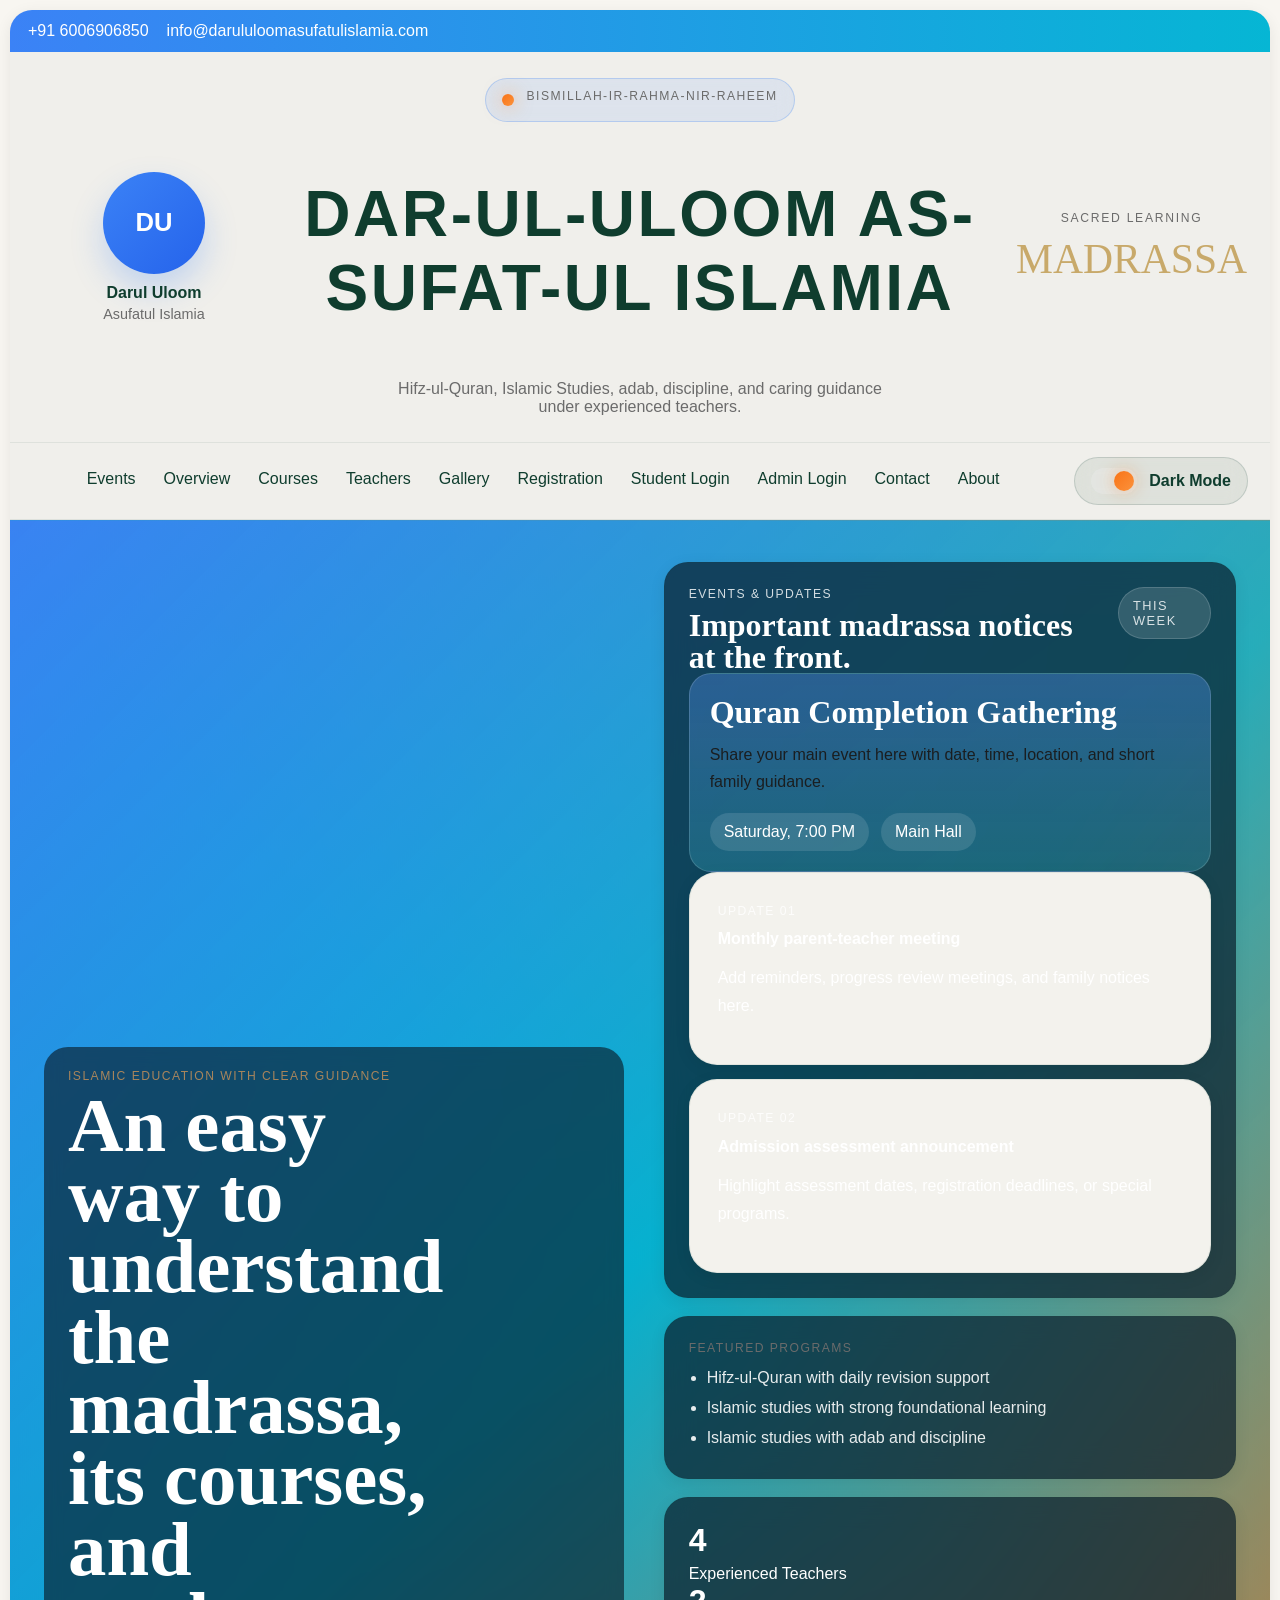
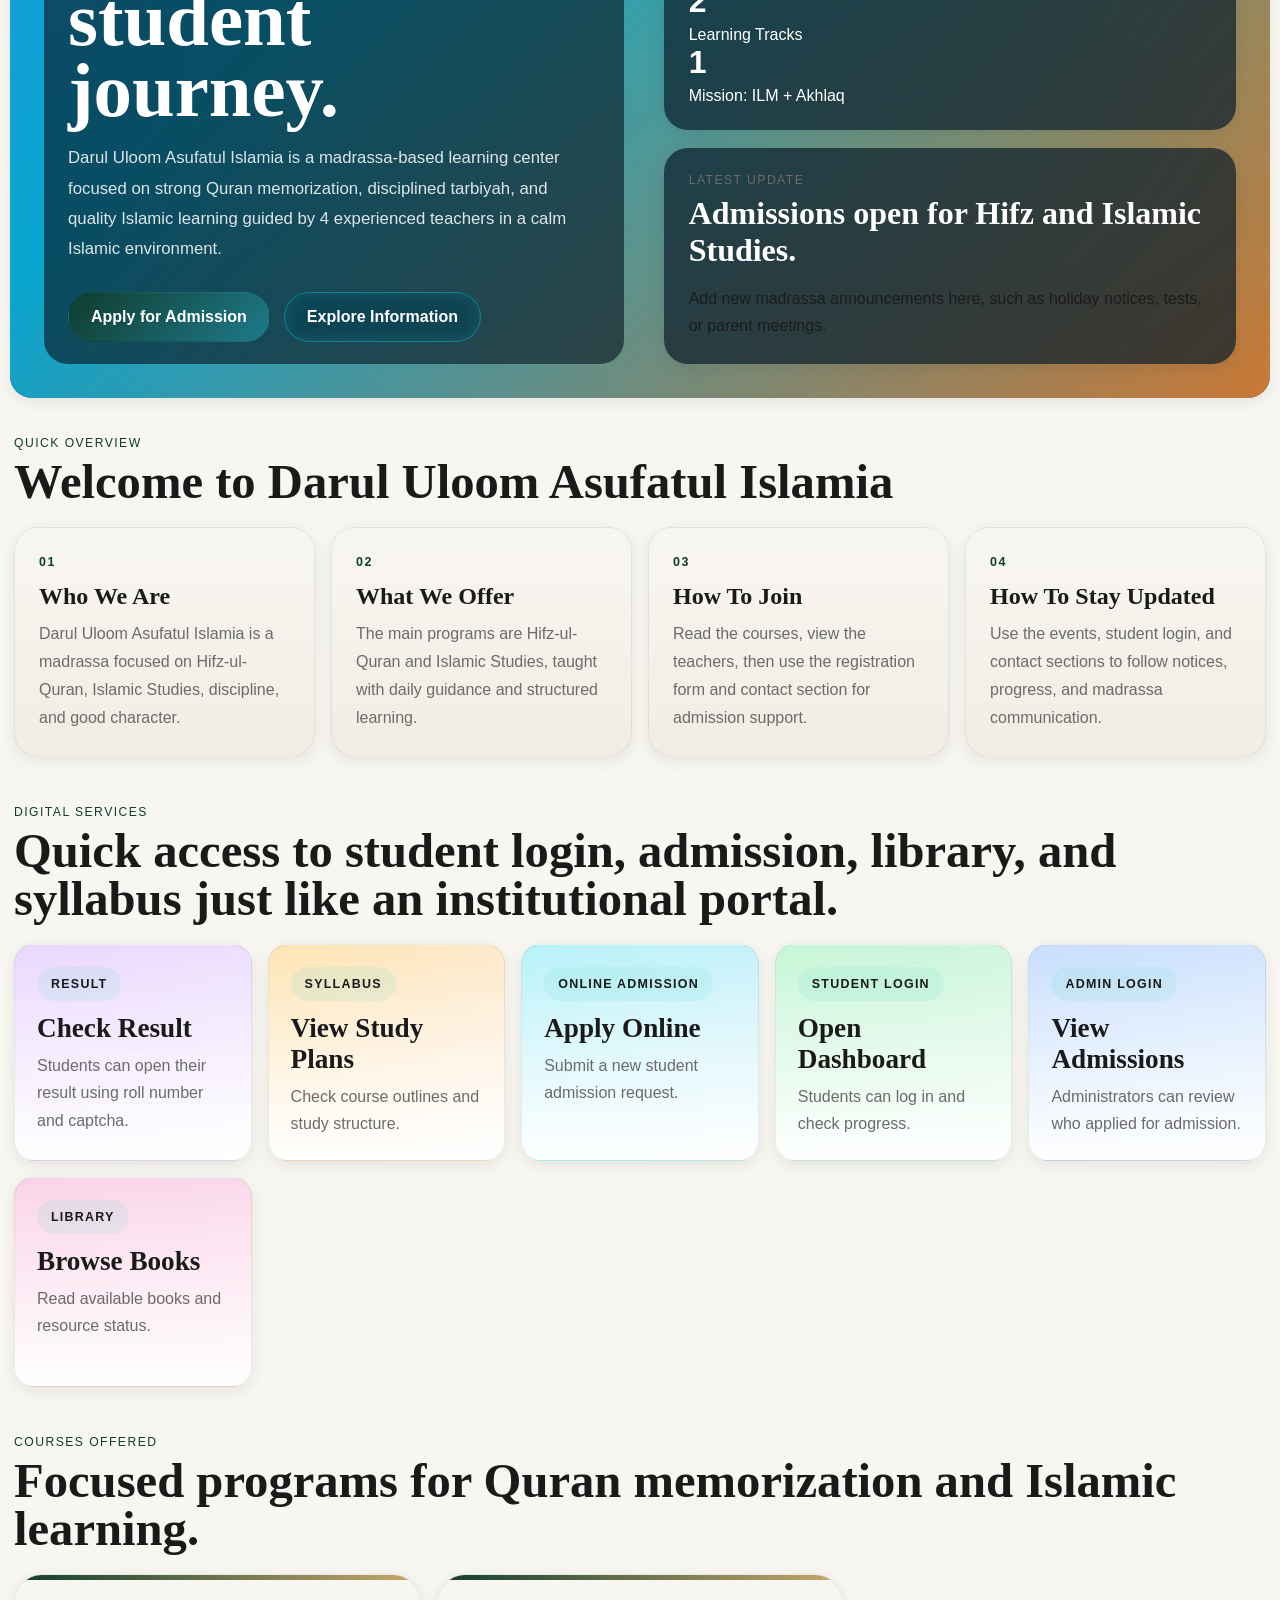
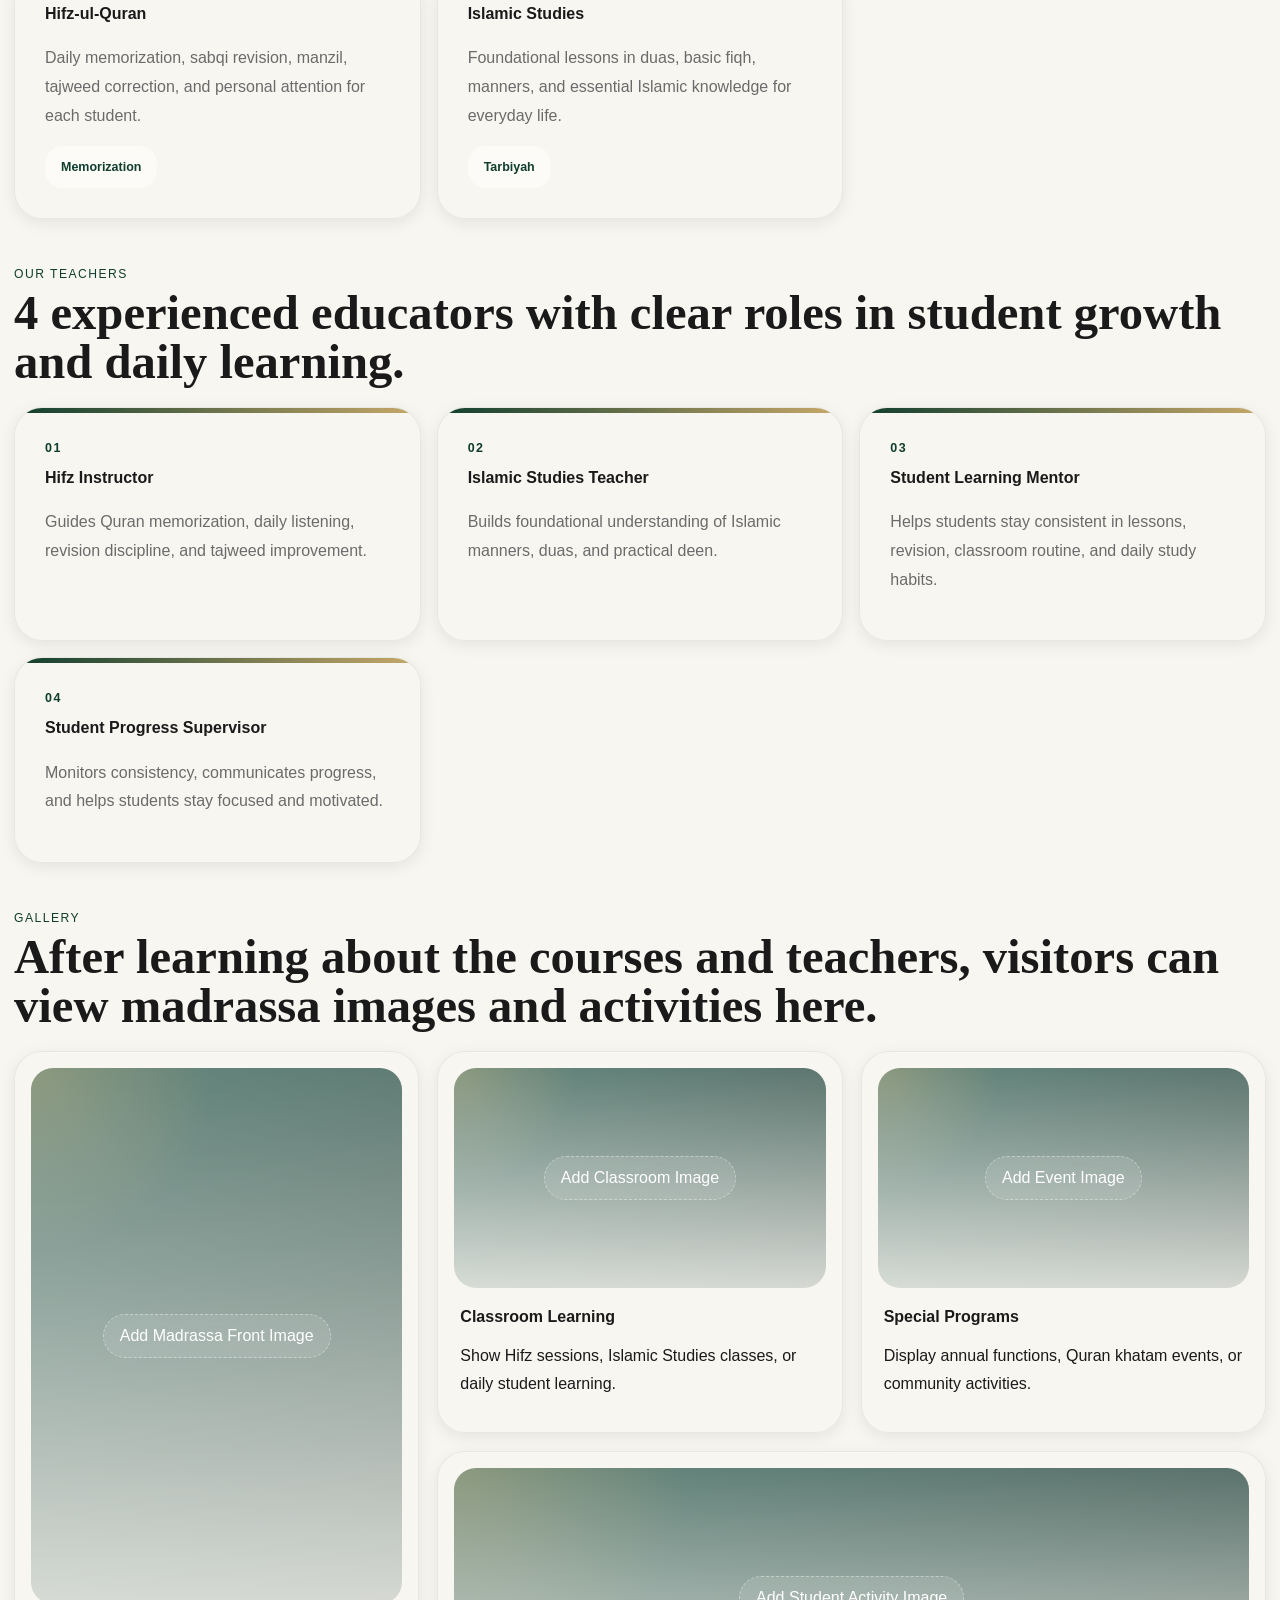
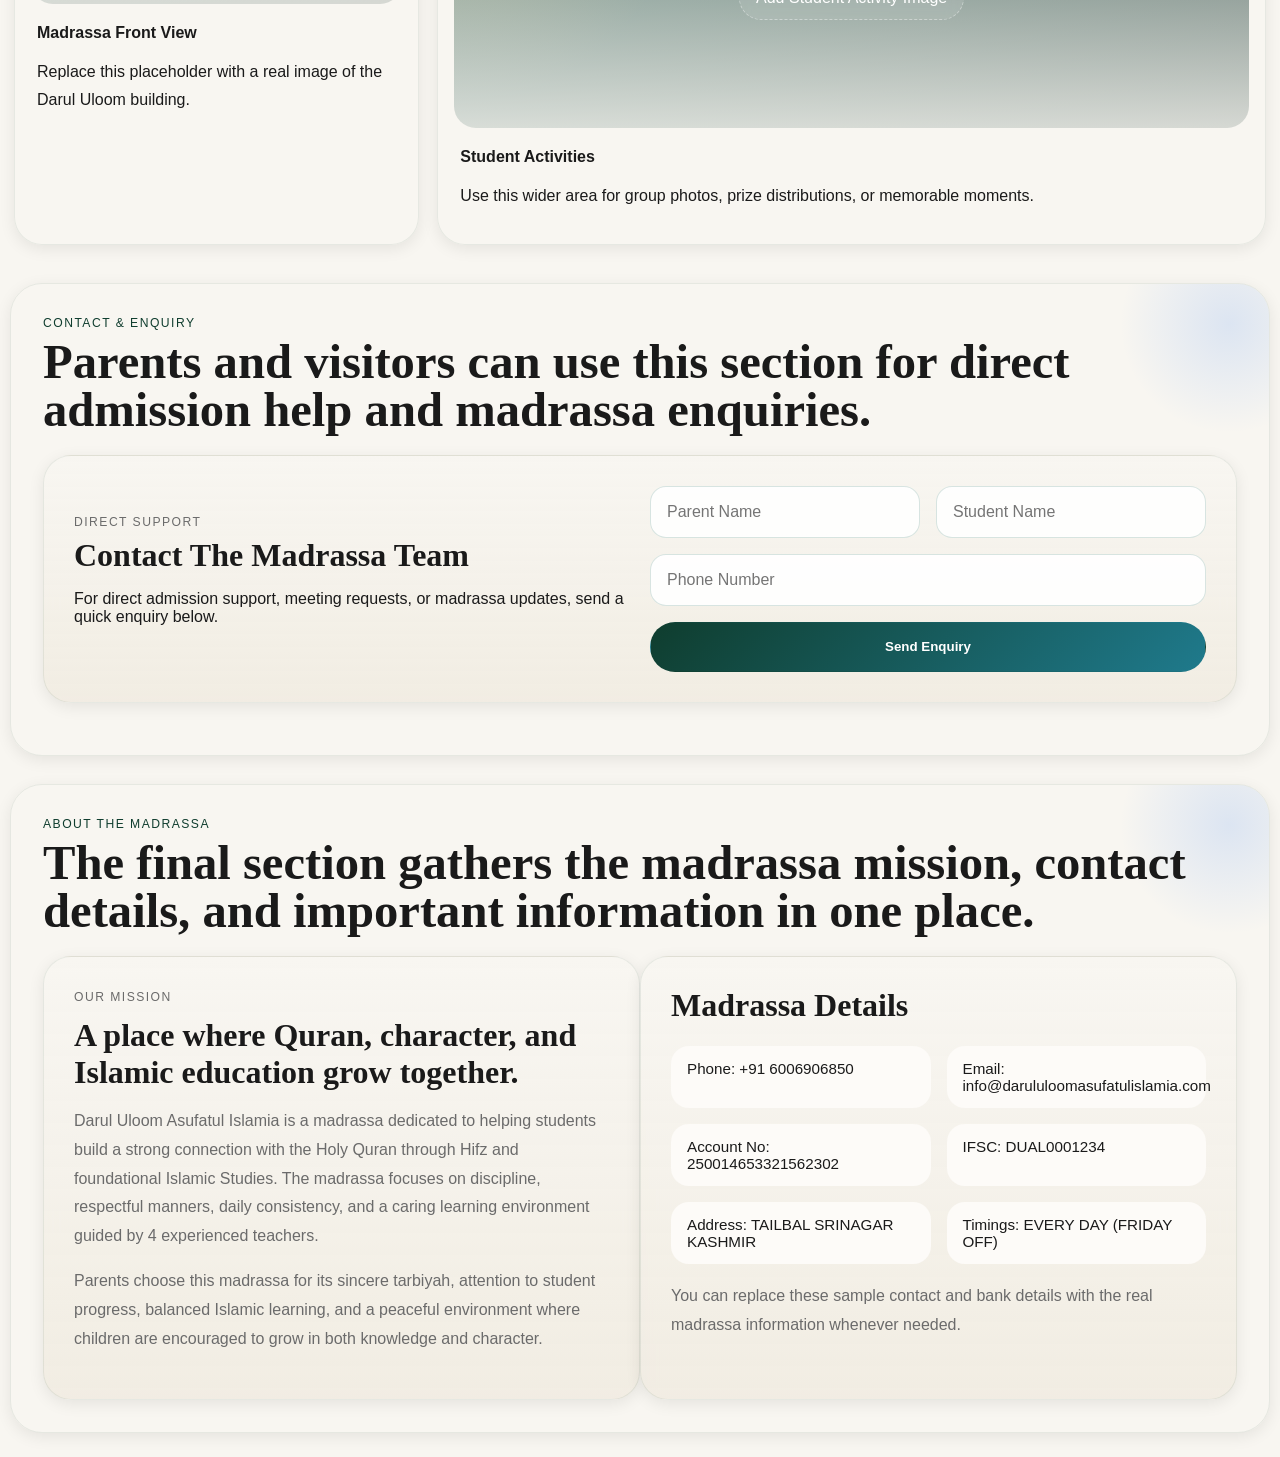
==== index.html @ 9272abba "Add files via upload" ====
<!DOCTYPE html>
<html lang="en">
<head>
  <meta charset="UTF-8">
  <meta name="viewport" content="width=device-width, initial-scale=1.0">
  <title>Darul Uloom Asufatul Islamia</title>
  <link rel="preconnect" href="https://fonts.googleapis.com">
  <link rel="preconnect" href="https://fonts.gstatic.com" crossorigin>
  <link href="https://fonts.googleapis.com/css2?family=Playfair+Display:wght@600;700;800&family=Poppins:wght@400;500;600;700&display=swap" rel="stylesheet">
  <link rel="stylesheet" href="index.css">
</head>
<body>
  <div class="page-shell">
    <header class="hero">
      <div class="utility-bar">
        <div class="utility-left">
          <span>+91 6006906850</span>
          <span>info@darululoomasufatulislamia.com</span>
        </div>
      </div>

      <div class="masthead">
        <div class="masthead-side">
          <div class="brand-mark large-brand-mark">DU</div>
          <div class="crest-copy">
            <strong>Darul Uloom</strong>
            <span>Asufatul Islamia</span>
          </div>
        </div>
        <div class="masthead-center">
          <div class="bismillah-badge">
            <span class="bismillah-orbit"></span>
            <p class="brand-kicker">Bismillah-ir-rahma-nir-raheem</p>
          </div>
          <h1>DAR-UL-ULOOM AS-SUFAT-UL ISLAMIA</h1>
          <p class="brand-subtext">Hifz-ul-Quran, Islamic Studies, adab, discipline, and caring guidance under experienced teachers.</p>
        </div>
        <div class="masthead-side right-mark">
          <p class="calligraphy-label">Sacred Learning</p>
          <div class="calligraphy-panel">MADRASSA</div>
        </div>
      </div>

      <nav class="topbar">
        <div class="nav-links">
          <a href="#events">Events</a>
          <a href="#overview">Overview</a>
          <a href="#courses">Courses</a>
          <a href="#teachers">Teachers</a>
          <a href="#gallery">Gallery</a>
          <a href="admission.html">Registration</a>
          <a href="login.html">Student Login</a>
          <a href="admin_admissions.html">Admin Login</a>
          <a href="#contact">Contact</a>
          <a href="#about">About</a>
        </div>
        <button class="theme-toggle" id="themeToggle" type="button" aria-label="Toggle dark mode">
          <span class="theme-toggle-track">
            <span class="theme-toggle-thumb"></span>
          </span>
          <span class="theme-toggle-text">Dark Mode</span>
        </button>
      </nav>

      <section class="hero-showcase">
        <div class="hero-banner">
          <div class="banner-overlay">
            <div class="hero-copy">
              <p class="section-tag">Islamic Education with Clear Guidance</p>
              <h2>An easy way to understand the madrassa, its courses, and student journey.</h2>
              <p class="hero-text">
                Darul Uloom Asufatul Islamia is a madrassa-based learning center focused on strong Quran memorization,
                disciplined tarbiyah, and quality Islamic learning guided by 4 experienced teachers in a calm Islamic environment.
              </p>
              <div class="hero-actions">
                <a class="btn btn-primary" href="admission.html">Apply for Admission</a>
                <a class="btn btn-secondary" href="#overview">Explore Information</a>
              </div>
            </div>

            <div class="hero-panel">
              <div class="glass-card hero-events-card" id="events">
                <div class="hero-events-head">
                  <div>
                    <p class="mini-tag">Events & Updates</p>
                    <h3>Important madrassa notices at the front.</h3>
                  </div>
                  <span class="event-badge">This Week</span>
                </div>
                <article class="hero-event-feature">
                  <h4>Quran Completion Gathering</h4>
                  <p>Share your main event here with date, time, location, and short family guidance.</p>
                  <div class="event-meta">
                    <span>Saturday, 7:00 PM</span>
                    <span>Main Hall</span>
                  </div>
                </article>
                <div class="hero-events-list">
                  <article class="event-card compact-event">
                    <p class="mini-tag">Update 01</p>
                    <h4>Monthly parent-teacher meeting</h4>
                    <p>Add reminders, progress review meetings, and family notices here.</p>
                  </article>
                  <article class="event-card compact-event">
                    <p class="mini-tag">Update 02</p>
                    <h4>Admission assessment announcement</h4>
                    <p>Highlight assessment dates, registration deadlines, or special programs.</p>
                  </article>
                </div>
              </div>

              <div class="hero-side-grid">
                <div class="glass-card feature-card">
                  <p class="mini-tag">Featured Programs</p>
                  <ul>
                    <li>Hifz-ul-Quran with daily revision support</li>
                    <li>Islamic studies with strong foundational learning</li>
                    <li>Islamic studies with adab and discipline</li>
                  </ul>
                </div>
                <div class="glass-card stats-card">
                  <div>
                    <strong>4</strong>
                    <span>Experienced Teachers</span>
                  </div>
                  <div>
                    <strong>2</strong>
                    <span>Learning Tracks</span>
                  </div>
                  <div>
                    <strong>1</strong>
                    <span>Mission: ILM + Akhlaq</span>
                  </div>
                </div>
                <div class="glass-card update-card">
                  <p class="mini-tag">Latest Update</p>
                  <h3>Admissions open for Hifz and Islamic Studies.</h3>
                  <p>Add new madrassa announcements here, such as holiday notices, tests, or parent meetings.</p>
                </div>
              </div>
            </div>
          </div>
        </div>
      </section>
    </header>

    <main>
      <section class="section-block overview-section" id="overview">
        <div class="section-heading">
          <p class="section-tag">Quick Overview</p>
          <h3>Welcome to Darul Uloom Asufatul Islamia</h3>
        </div>
        <div class="overview-grid">
          <article class="overview-card">
            <span class="teacher-number">01</span>
            <h4>Who We Are</h4>
            <p>Darul Uloom Asufatul Islamia is a madrassa focused on Hifz-ul-Quran, Islamic Studies, discipline, and good character.</p>
          </article>
          <article class="overview-card">
            <span class="teacher-number">02</span>
            <h4>What We Offer</h4>
            <p>The main programs are Hifz-ul-Quran and Islamic Studies, taught with daily guidance and structured learning.</p>
          </article>
          <article class="overview-card">
            <span class="teacher-number">03</span>
            <h4>How To Join</h4>
            <p>Read the courses, view the teachers, then use the registration form and contact section for admission support.</p>
          </article>
          <article class="overview-card">
            <span class="teacher-number">04</span>
            <h4>How To Stay Updated</h4>
            <p>Use the events, student login, and contact sections to follow notices, progress, and madrassa communication.</p>
          </article>
        </div>
      </section>

      <section class="section-block services-section" id="services">
        <div class="section-heading">
          <p class="section-tag">Digital Services</p>
          <h3>Quick access to student login, admission, library, and syllabus just like an institutional portal.</h3>
        </div>
        <div class="services-grid">
          <a class="service-card service-result" href="result.html">
            <span class="service-label">Result</span>
            <h4>Check Result</h4>
            <p>Students can open their result using roll number and captcha.</p>
          </a>
          <a class="service-card service-syllabus" href="syllabus.html">
            <span class="service-label">Syllabus</span>
            <h4>View Study Plans</h4>
            <p>Check course outlines and study structure.</p>
          </a>
          <a class="service-card service-admission" href="admission.html">
            <span class="service-label">Online Admission</span>
            <h4>Apply Online</h4>
            <p>Submit a new student admission request.</p>
          </a>
          <a class="service-card service-login" href="login.html">
            <span class="service-label">Student Login</span>
            <h4>Open Dashboard</h4>
            <p>Students can log in and check progress.</p>
          </a>
          <a class="service-card service-admin" href="admin_admissions.html">
            <span class="service-label">Admin Login</span>
            <h4>View Admissions</h4>
            <p>Administrators can review who applied for admission.</p>
          </a>
          <a class="service-card service-library" href="library.html">
            <span class="service-label">Library</span>
            <h4>Browse Books</h4>
            <p>Read available books and resource status.</p>
          </a>
        </div>
      </section>

      <section class="section-block" id="courses">
        <div class="section-heading">
          <p class="section-tag">Courses Offered</p>
          <h3>Focused programs for Quran memorization and Islamic learning.</h3>
        </div>
        <div class="card-grid">
          <article class="program-card">
            <h4>Hifz-ul-Quran</h4>
            <p>
              Daily memorization, sabqi revision, manzil, tajweed correction, and personal attention for each student.
            </p>
            <span class="pill">Memorization</span>
          </article>
          <article class="program-card">
            <h4>Islamic Studies</h4>
            <p>
              Foundational lessons in duas, basic fiqh, manners, and essential Islamic knowledge for everyday life.
            </p>
            <span class="pill">Tarbiyah</span>
          </article>
        </div>
      </section>

      <section class="section-block" id="teachers">
        <div class="section-heading">
          <p class="section-tag">Our Teachers</p>
          <h3>4 experienced educators with clear roles in student growth and daily learning.</h3>
        </div>
        <div class="teacher-grid">
          <article class="teacher-card">
            <span class="teacher-number">01</span>
            <h4>Hifz Instructor</h4>
            <p>Guides Quran memorization, daily listening, revision discipline, and tajweed improvement.</p>
          </article>
          <article class="teacher-card">
            <span class="teacher-number">02</span>
            <h4>Islamic Studies Teacher</h4>
            <p>Builds foundational understanding of Islamic manners, duas, and practical deen.</p>
          </article>
          <article class="teacher-card">
            <span class="teacher-number">03</span>
            <h4>Student Learning Mentor</h4>
            <p>Helps students stay consistent in lessons, revision, classroom routine, and daily study habits.</p>
          </article>
          <article class="teacher-card">
            <span class="teacher-number">04</span>
            <h4>Student Progress Supervisor</h4>
            <p>Monitors consistency, communicates progress, and helps students stay focused and motivated.</p>
          </article>
        </div>
      </section>

      <section class="section-block" id="gallery">
        <div class="section-heading">
          <p class="section-tag">Gallery</p>
          <h3>After learning about the courses and teachers, visitors can view madrassa images and activities here.</h3>
        </div>
        <div class="gallery-grid">
          <article class="gallery-card gallery-tall">
            <div class="gallery-image" role="img" aria-label="Main madrassa building image placeholder">
              <span>Add Madrassa Front Image</span>
            </div>
            <div class="gallery-caption">
              <h4>Madrassa Front View</h4>
              <p>Replace this placeholder with a real image of the Darul Uloom building.</p>
            </div>
          </article>
          <article class="gallery-card">
            <div class="gallery-image" role="img" aria-label="Classroom image placeholder">
              <span>Add Classroom Image</span>
            </div>
            <div class="gallery-caption">
              <h4>Classroom Learning</h4>
              <p>Show Hifz sessions, Islamic Studies classes, or daily student learning.</p>
            </div>
          </article>
          <article class="gallery-card">
            <div class="gallery-image" role="img" aria-label="Event image placeholder">
              <span>Add Event Image</span>
            </div>
            <div class="gallery-caption">
              <h4>Special Programs</h4>
              <p>Display annual functions, Quran khatam events, or community activities.</p>
            </div>
          </article>
          <article class="gallery-card gallery-wide">
            <div class="gallery-image" role="img" aria-label="Students activity image placeholder">
              <span>Add Student Activity Image</span>
            </div>
            <div class="gallery-caption">
              <h4>Student Activities</h4>
              <p>Use this wider area for group photos, prize distributions, or memorable moments.</p>
            </div>
          </article>
        </div>
      </section>

      <section class="portal-section contact-section" id="contact">
        <div class="section-heading portal-heading">
          <p class="section-tag">Contact & Enquiry</p>
          <h3>Parents and visitors can use this section for direct admission help and madrassa enquiries.</h3>
        </div>
        <div class="contact-strip">
          <div>
            <p class="mini-tag">Direct Support</p>
            <h4>Contact The Madrassa Team</h4>
            <p>For direct admission support, meeting requests, or madrassa updates, send a quick enquiry below.</p>
          </div>
          <form class="contact-form">
            <input type="text" placeholder="Parent Name">
            <input type="text" placeholder="Student Name">
            <input type="text" placeholder="Phone Number">
            <button type="submit" class="btn btn-primary">Send Enquiry</button>
          </form>
        </div>
      </section>

      <section class="portal-section about-section" id="about">
        <div class="section-heading portal-heading">
          <p class="section-tag">About The Madrassa</p>
          <h3>The final section gathers the madrassa mission, contact details, and important information in one place.</h3>
        </div>
        <div class="info-grid about-layout">
          <article class="intro-card">
            <p class="mini-tag">Our Mission</p>
            <h4>A place where Quran, character, and Islamic education grow together.</h4>
            <p>
              Darul Uloom Asufatul Islamia is a madrassa dedicated to helping students build a strong connection with
              the Holy Quran through Hifz and foundational Islamic Studies. The madrassa focuses on discipline,
              respectful manners, daily consistency, and a caring learning environment guided by 4 experienced teachers.
            </p>
            <p>
              Parents choose this madrassa for its sincere tarbiyah, attention to student progress, balanced Islamic
              learning, and a peaceful environment where children are encouraged to grow in both knowledge and character.
            </p>
          </article>
          <article class="highlight-card about-details-card">
            <h4>Madrassa Details</h4>
            <div class="highlight-list about-details-list">
              <span>Phone: +91 6006906850</span>
              <span>Email: info@darululoomasufatulislamia.com</span>
              <span>Account No: 250014653321562302</span>
              <span>IFSC: DUAL0001234</span>
              <span>Address: TAILBAL SRINAGAR KASHMIR</span>
              <span>Timings: EVERY DAY (FRIDAY OFF)</span>
            </div>
            <p class="about-note">
              You can replace these sample contact and bank details with the real madrassa information whenever needed.
            </p>
          </article>
        </div>
      </section>
    </main>
  </div>
  <script>
    const root = document.documentElement;
    const toggle = document.getElementById("themeToggle");
    const savedTheme = localStorage.getItem("du-theme");

    if (savedTheme === "dark") {
      root.classList.add("dark-mode");
    }

    toggle.addEventListener("click", () => {
      root.classList.toggle("dark-mode");
      const isDark = root.classList.contains("dark-mode");
      localStorage.setItem("du-theme", isDark ? "dark" : "light");
    });
  </script>
</body>
</html>
---- index.css ----
:root {
  --bg: #F8F6F1;
  --bg-soft: #F0EFEB;
  --surface: rgba(248, 246, 241, 0.98);
  --surface-strong: #FDFBF8;
  --surface-tint: rgba(240, 235, 225, 0.9);
  --primary: #0F3D2E;
  --primary-light: #1A5A47;
  --accent: #C8A96A;
  --accent-soft: #A8855C;
  --text: #1A1A1A;
  --muted: #6B6B6B;
  --border: rgba(15, 61, 46, 0.08);
  --shadow: 0 4px 16px rgba(0, 0, 0, 0.08);
  --hero-glass: rgba(248, 246, 241, 0.95);
  --hero-text-soft: rgba(26, 26, 26, 0.95);
  --hero-text-faint: rgba(26, 26, 26, 0.75);
  --toggle-bg: rgba(15, 61, 46, 0.08);
  --toggle-border: rgba(15, 61, 46, 0.15);
  --gallery-overlay: linear-gradient(180deg, rgba(248, 246, 241, 0.3), rgba(248, 246, 241, 0.85));
  --night-glow: rgba(31, 122, 140, 0.08);
  --gradient-primary: linear-gradient(135deg, #0F3D2E 0%, #1F7A8C 100%);
  --gradient-accent: linear-gradient(135deg, #C8A96A 0%, #A8855C 100%);
  --gradient-secondary: linear-gradient(135deg, #1F7A8C 0%, #0F3D2E 100%);
}

.dark-mode {
  --bg: #0f172a;
  --bg-soft: #1e293b;
  --surface: rgba(30, 41, 59, 0.8);
  --surface-strong: #334155;
  --surface-tint: rgba(51, 65, 85, 0.5);
  --primary: #00d4ff;
  --primary-deep: #00a8cc;
  --accent: #00ffff;
  --accent-soft: #00e5ff;
  --text: #f1f5f9;
  --muted: #cbd5e1;
  --border: rgba(0, 212, 255, 0.2);
  --shadow: 0 25px 70px rgba(0, 0, 0, 0.4);
  --hero-glass: rgba(255, 255, 255, 0.08);
  --hero-text-soft: rgba(241, 245, 249, 0.95);
  --hero-text-faint: rgba(241, 245, 249, 0.8);
  --toggle-bg: rgba(0, 212, 255, 0.25);
  --toggle-border: rgba(0, 212, 255, 0.35);
  --gallery-overlay: linear-gradient(180deg, rgba(15, 23, 42, 0.2), rgba(15, 23, 42, 0.8));
  --night-glow: rgba(0, 255, 255, 0.2);
  --gradient-primary: linear-gradient(135deg, #00d4ff 0%, #00a8cc 100%);
  --gradient-accent: linear-gradient(135deg, #00ffff 0%, #00e5ff 100%);
  --gradient-warm: linear-gradient(135deg, #a855f7 0%, #7c3aed 100%);
  --glow-primary: 0 0 20px rgba(0, 212, 255, 0.5);
  --glow-accent: 0 0 20px rgba(0, 255, 255, 0.5);
}

* {
  box-sizing: border-box;
}

html {
  scroll-behavior: smooth;
}

body {
  margin: 0;
  font-family: "Manrope", sans-serif;
  color: var(--text);
  background: var(--bg);
  transition: background 0.35s ease, color 0.35s ease;
}

a {
  color: inherit;
  text-decoration: none;
}

.page-shell {
  width: min(1280px, calc(100% - 20px));
  margin: 10px auto 24px;
}

.portal-page-body {
  min-height: 100vh;
}

.portal-page-shell {
  width: min(1100px, calc(100% - 24px));
}

.portal-page-header {
  display: grid;
  gap: 14px;
  padding: 28px 30px;
  border: 1px solid var(--border);
  border-radius: 24px;
  background: var(--surface);
  box-shadow: var(--shadow);
}

.portal-page-main {
  margin-top: 22px;
}

.admin-toolbar {
  position: relative;
  z-index: 1;
  display: flex;
  justify-content: space-between;
  align-items: center;
  gap: 14px;
  margin-bottom: 18px;
}

.table-wrap {
  position: relative;
  z-index: 1;
  overflow-x: auto;
  border: 1px solid var(--border);
  border-radius: 20px;
  background: var(--surface);
}

.admin-table {
  width: 100%;
  min-width: 760px;
  border-collapse: collapse;
}

.admin-table th,
.admin-table td {
  padding: 16px 18px;
  text-align: left;
  border-bottom: 1px solid var(--border);
}

.admin-table th {
  font-size: 0.82rem;
  letter-spacing: 0.08em;
  text-transform: uppercase;
  color: var(--primary);
  background: rgba(96, 165, 250, 0.1);
}

.admin-table tbody tr:last-child td {
  border-bottom: 0;
}

.admin-table td {
  color: var(--text);
}



.portal-page-title {
  margin: 0;
  font-size: clamp(2.2rem, 4vw, 3.6rem);
  font-family: "Cormorant Garamond", serif;
}

.portal-page-copy {
  margin: 0;
  max-width: 68ch;
  color: var(--muted);
  line-height: 1.8;
}

.back-link {
  display: inline-flex;
  width: fit-content;
  min-height: 42px;
  align-items: center;
  padding: 0 16px;
  border-radius: 999px;
  background: rgba(96, 165, 250, 0.15);
  font-weight: 700;
}

.hero {
  position: relative;
  overflow: hidden;
  padding: 0;
  border-radius: 22px;
  background: var(--bg-soft);
  box-shadow: var(--shadow);
}

.hero::after {
  display: none;
}

.hero::before {
  display: none;
}

.utility-bar,
.masthead,
.topbar,
.hero-showcase,
main,
.split-section,
.contact-strip,
.portal-grid,
.card-grid,
.teacher-grid,
.info-grid,
.highlight-list,
.contact-form {
  display: grid;
}

.utility-bar {
  grid-template-columns: 1fr;
  gap: 18px;
  align-items: center;
  padding: 12px 18px;
  color: #fff;
  background: linear-gradient(90deg, #3b82f6, #06b6d4);
}

.utility-left,
.utility-right {
  display: flex;
  flex-wrap: wrap;
  gap: 18px;
}

.masthead {
  grid-template-columns: 220px 1fr 220px;
  gap: 28px;
  align-items: center;
  padding: 26px 34px;
  background: var(--bg-soft);
}

.topbar {
  grid-template-columns: 1fr auto;
  gap: 20px;
  align-items: center;
  padding: 14px 22px;
  background: var(--bg-soft);
  border-top: 1px solid var(--border);
  border-bottom: 1px solid var(--border);
}
}

.brand-block {
  display: contents;
}

.brand-mark {
  display: grid;
  place-items: center;
  width: 72px;
  height: 72px;
  border-radius: 50%;
  font-weight: 800;
  color: #fff;
  background: linear-gradient(135deg, #3b82f6, #2563eb);
  box-shadow: 0 16px 32px rgba(59, 130, 246, 0.25);
}

.large-brand-mark {
  width: 102px;
  height: 102px;
  font-size: 1.6rem;
}

.masthead-side {
  display: grid;
  justify-items: center;
  gap: 10px;
}

.crest-copy {
  display: grid;
  gap: 4px;
  text-align: center;
  color: var(--primary);
}

.crest-copy span {
  font-size: 0.9rem;
  color: var(--muted);
}

.brand-text {
  display: grid;
  gap: 10px;
}

.masthead-center {
  display: grid;
  justify-items: center;
  text-align: center;
  gap: 12px;
}

.brand-subtext {
  margin: 0;
  max-width: 56ch;
  font-size: 1rem;
  color: var(--muted);
}

.bismillah-badge {
  position: relative;
  display: inline-flex;
  align-items: center;
  gap: 12px;
  width: fit-content;
  padding: 10px 16px;
  border: 1px solid rgba(59, 130, 246, 0.25);
  border-radius: 999px;
  background: rgba(59, 130, 246, 0.1);
  backdrop-filter: blur(10px);
}

.bismillah-orbit {
  width: 12px;
  height: 12px;
  border-radius: 50%;
  background: linear-gradient(135deg, #f97316, #fb923c);
  box-shadow: 0 0 18px rgba(249, 115, 22, 0.5);
}

.brand-kicker,
.section-tag,
.mini-tag,
.teacher-number,
small {
  letter-spacing: 0.12em;
  text-transform: uppercase;
}

.brand-block h1,
.hero-copy h2,
.section-heading h3,
.intro-card h3,
.admission-card h3,
.portal-card h3,
.contact-strip h3 {
  margin: 0;
  font-family: "Cormorant Garamond", serif;
}

.masthead-center h1 {
  font-size: clamp(2.8rem, 5vw, 4.8rem);
  letter-spacing: 0.04em;
  color: var(--primary);
  text-shadow: 0 5px 18px var(--glow-primary);
}

.urdu-title {
  direction: rtl;
  letter-spacing: 0;
  font-size: clamp(2.6rem, 4.8vw, 4.5rem);
  line-height: 1.2;
}

.brand-kicker,
.section-tag,
.mini-tag,
small {
  margin: 0 0 8px;
  font-size: 0.76rem;
  color: var(--muted);
}

.calligraphy-label {
  margin: 0;
  font-size: 0.76rem;
  letter-spacing: 0.14em;
  text-transform: uppercase;
  color: var(--muted);
}

.calligraphy-panel {
  font-family: "Cormorant Garamond", serif;
  font-size: 2.6rem;
  color: var(--accent);
}

.nav-links {
  display: flex;
  flex-wrap: wrap;
  justify-content: center;
  gap: 28px;
  color: var(--primary);
}

.theme-toggle {
  display: inline-flex;
  align-items: center;
  gap: 12px;
  min-height: 48px;
  padding: 0 16px;
  border: 1px solid var(--toggle-border);
  border-radius: 999px;
  font: inherit;
  font-weight: 700;
  color: var(--primary);
  background: var(--toggle-bg);
  cursor: pointer;
  backdrop-filter: blur(10px);
}

.theme-toggle-track {
  position: relative;
  width: 46px;
  height: 26px;
  border-radius: 999px;
  background: rgba(255, 255, 255, 0.16);
}

.theme-toggle-thumb {
  position: absolute;
  top: 3px;
  left: 3px;
  width: 20px;
  height: 20px;
  border-radius: 50%;
  background: linear-gradient(135deg, #f97316, #fb923c);
  transition: transform 0.25s ease;
  box-shadow: 0 0 18px rgba(249, 115, 22, 0.4);
  transform: translateX(20px);
}

.dark-mode .theme-toggle-thumb {
  transform: translateX(0);
}

.nav-links a {
  position: relative;
  padding-bottom: 4px;
}

.nav-links a::after {
  content: "";
  position: absolute;
  left: 0;
  bottom: 0;
  width: 100%;
  height: 2px;
  transform: scaleX(0);
  transform-origin: left;
  background: var(--accent);
  transition: transform 0.25s ease;
}

.nav-links a:hover::after {
  transform: scaleX(1);
}

.hero-showcase {
  padding: 0;
}

.hero-banner {
  position: relative;
  min-height: 680px;
  background:
    linear-gradient(135deg, rgba(59, 130, 246, 0.95), rgba(6, 182, 212, 0.85) 50%, rgba(249, 115, 22, 0.8)),
    linear-gradient(45deg, #1e40af 0%, #0891b2 50%, #f97316 100%);
  background-size: cover;
  background-position: center;
}

.banner-overlay {
  display: grid;
  grid-template-columns: 1.02fr 0.98fr;
  gap: 24px;
  align-items: start;
  min-height: inherit;
  padding: 42px 34px 34px;
}

.hero-copy {
  color: #fff;
  align-self: end;
  max-width: 580px;
  padding: 22px 24px;
  border-radius: 24px;
  background: rgba(9, 23, 35, 0.62);
  backdrop-filter: blur(8px);
}

.hero-copy .section-tag {
  color: var(--accent-soft);
}

.hero-copy h2 {
  font-size: clamp(2.8rem, 6vw, 5rem);
  line-height: 0.92;
  max-width: 10ch;
}

.hero-text {
  max-width: 58ch;
  font-size: 1.05rem;
  line-height: 1.8;
  color: rgba(255, 255, 255, 0.86);
}

.hero-actions {
  display: flex;
  flex-wrap: wrap;
  gap: 14px;
  margin-top: 28px;
}

.btn {
  display: inline-flex;
  align-items: center;
  justify-content: center;
  min-height: 50px;
  padding: 0 22px;
  border: 1px solid transparent;
  border-radius: 999px;
  font-weight: 700;
  transition: transform 0.2s ease, background 0.2s ease, border-color 0.2s ease;
}

.btn:hover {
  transform: translateY(-2px);
}

.btn-primary {
  color: #fff;
  background: var(--gradient-primary);
  box-shadow: var(--glow-primary);
}

.btn-secondary {
  color: #fff;
  border-color: rgba(0, 255, 255, 0.3);
  background: rgba(0, 212, 255, 0.15);
  backdrop-filter: blur(10px);
  box-shadow: var(--glow-accent);
}

.hero-panel {
  display: grid;
  gap: 18px;
}

.hero-side-grid {
  display: grid;
  gap: 18px;
}

.hero-events-card {
  gap: 16px;
  background:
    linear-gradient(180deg, rgba(8, 26, 39, 0.82), rgba(12, 35, 52, 0.74));
}

.hero-events-head {
  display: flex;
  align-items: flex-start;
  justify-content: space-between;
  gap: 14px;
}

.hero-events-head h3,
.hero-event-feature h4 {
  margin: 0;
  font-family: "Cormorant Garamond", serif;
}

.hero-events-head h3 {
  font-size: 2rem;
  line-height: 1;
  color: #fff;
}

.hero-event-feature {
  padding: 20px;
  border-radius: 22px;
  background:
    linear-gradient(180deg, rgba(59, 130, 246, 0.3), rgba(6, 182, 212, 0.2)),
    rgba(255, 255, 255, 0.08);
  border: 1px solid rgba(255, 255, 255, 0.15);
}

.hero-event-feature h4 {
  font-size: 2rem;
  margin-bottom: 10px;
}

.hero-event-feature p {
  margin: 0;
  color: var(--hero-text-soft);
  line-height: 1.7;
}

.hero-events-list {
  display: grid;
  gap: 14px;
}

.compact-event {
  padding: 18px 20px;
  border-radius: 22px;
  background: rgba(255, 255, 255, 0.1);
  border: 1px solid rgba(255, 255, 255, 0.08);
}

.compact-event h4,
.compact-event p {
  color: #fff;
}

.glass-card,
.intro-card,
.highlight-card,
.program-card,
.teacher-card,
.admission-card,
.portal-card,
.contact-strip {
  border: 1px solid var(--border);
  box-shadow: var(--shadow);
}

.glass-card {
  padding: 24px;
  border-radius: 24px;
  color: #fff;
  background: rgba(9, 28, 42, 0.7);
  backdrop-filter: blur(14px);
}

.feature-card ul {
  margin: 0;
  padding-left: 18px;
  line-height: 1.9;
  color: rgba(255, 255, 255, 0.9);
}

.update-card h3 {
  margin: 0 0 10px;
  font-family: "Cormorant Garamond", serif;
  font-size: 2rem;
}

.update-card p:last-child {
  margin-bottom: 0;
  color: var(--hero-text-soft);
  line-height: 1.7;
}

.stats-card {
  grid-template-columns: repeat(3, 1fr);
  gap: 14px;
}

.stats-card strong {
  display: block;
  font-size: 2rem;
  margin-bottom: 6px;
}

main {
  gap: 28px;
  margin-top: 28px;
}

.info-grid,
.split-section {
  grid-template-columns: repeat(2, minmax(0, 1fr));
}

.intro-card,
.highlight-card,
.program-card,
.teacher-card,
.admission-card,
.portal-card,
.contact-strip {
  padding: 30px;
  border-radius: 28px;
  background: var(--surface);
  backdrop-filter: blur(8px);
}

.intro-card p,
.highlight-card p,
.program-card p,
.teacher-card p,
.admission-card li,
.portal-card p {
  color: var(--muted);
  line-height: 1.8;
}

.highlight-card h4,
.program-card h4,
.teacher-card h4 {
  margin-top: 0;
}

.highlight-list,
.card-grid,
.teacher-grid,
.portal-grid,
.contact-form,
.overview-grid,
.services-grid,
.data-grid {
  gap: 16px;
}

.events-layout,
.events-list,
.gallery-grid {
  display: grid;
  gap: 18px;
}

.highlight-list {
  grid-template-columns: repeat(2, minmax(0, 1fr));
  margin-top: 22px;
}

.highlight-list span,
.pill,
.portal-grid div {
  padding: 14px 16px;
  border-radius: 18px;
  background: var(--surface-strong);
}

.section-block {
  padding: 10px 4px;
}

.overview-grid {
  display: grid;
  grid-template-columns: repeat(4, minmax(0, 1fr));
}

.overview-card {
  padding: 24px;
  border: 1px solid var(--border);
  border-radius: 24px;
  background: linear-gradient(180deg, var(--surface), var(--surface-tint));
  box-shadow: var(--shadow);
}

.overview-card h4 {
  margin: 0 0 10px;
  font-size: 1.5rem;
  font-family: "Cormorant Garamond", serif;
}

.overview-card p {
  margin: 0;
  color: var(--muted);
  line-height: 1.75;
}

.services-grid {
  display: grid;
  grid-template-columns: repeat(5, minmax(0, 1fr));
}

.service-card {
  min-height: 210px;
  padding: 22px;
  border: 1px solid var(--border);
  border-radius: 20px;
  color: var(--text);
  box-shadow: var(--shadow);
  background: var(--surface);
}

.service-card h4 {
  margin: 12px 0 8px;
  font-size: 1.7rem;
  font-family: "Cormorant Garamond", serif;
}

.service-card p {
  margin: 0;
  color: var(--muted);
  line-height: 1.7;
}

.service-label {
  display: inline-flex;
  padding: 10px 14px;
  border-radius: 999px;
  background: rgba(85, 209, 194, 0.12);
  font-size: 0.78rem;
  font-weight: 800;
  letter-spacing: 0.1em;
  text-transform: uppercase;
}

.service-syllabus {
  background:
    linear-gradient(180deg, rgba(249, 115, 22, 0.12), rgba(255, 255, 255, 0.95)),
    linear-gradient(135deg, #fef3c7, #fefef9);
}

.service-result {
  background:
    linear-gradient(180deg, rgba(168, 85, 247, 0.12), rgba(255, 255, 255, 0.95)),
    linear-gradient(135deg, #f3e8ff, #fafafe);
}

.service-admission {
  background:
    linear-gradient(180deg, rgba(6, 182, 212, 0.12), rgba(255, 255, 255, 0.95)),
    linear-gradient(135deg, #cffafe, #f0f9ff);
}

.service-login {
  background:
    linear-gradient(180deg, rgba(34, 197, 94, 0.12), rgba(255, 255, 255, 0.95)),
    linear-gradient(135deg, #dcfce7, #f0fdf4);
}

.service-admin {
  background:
    linear-gradient(180deg, rgba(59, 130, 246, 0.12), rgba(255, 255, 255, 0.95)),
    linear-gradient(135deg, #dbeafe, #f0f9ff);
}

.service-library {
  background:
    linear-gradient(180deg, rgba(236, 72, 153, 0.12), rgba(255, 255, 255, 0.95)),
    linear-gradient(135deg, #fce7f3, #fdf2f8);
}

.data-grid {
  display: grid;
  grid-template-columns: repeat(3, minmax(0, 1fr));
  position: relative;
  z-index: 1;
}

.data-card {
  padding: 24px;
  border: 1px solid var(--border);
  border-radius: 22px;
  background: linear-gradient(180deg, var(--surface), var(--surface-tint));
  box-shadow: var(--shadow);
}

.data-card h4 {
  margin: 10px 0;
  font-size: 1.5rem;
  font-family: "Cormorant Garamond", serif;
}

.data-card p {
  margin: 0 0 12px;
  color: var(--muted);
  line-height: 1.7;
}

.result-section {
  display: grid;
  grid-template-columns: 0.92fr 1.08fr;
  gap: 20px;
}

.result-form {
  display: grid;
  gap: 14px;
}

.result-form label {
  display: grid;
  gap: 8px;
}

.result-form label span {
  font-size: 0.82rem;
  font-weight: 800;
  letter-spacing: 0.08em;
  text-transform: uppercase;
  color: var(--primary);
}

.result-form input {
  min-height: 54px;
  width: 100%;
  padding: 0 16px;
  border: 1px solid rgba(59, 130, 246, 0.2);
  border-radius: 18px;
  font: inherit;
  color: var(--text);
  background: rgba(255, 255, 255, 0.92);
  outline: none;
}

.result-card {
  display: grid;
  align-content: start;
  gap: 18px;
  background: linear-gradient(180deg, var(--surface), var(--surface-tint));
}

.result-grid {
  display: grid;
  grid-template-columns: repeat(2, minmax(0, 1fr));
  gap: 16px;
}

.result-grid div {
  padding: 16px;
  border-radius: 18px;
  background: var(--surface-strong);
}

.result-grid strong,
.result-grid small {
  display: block;
}

.result-grid strong {
  margin-top: 6px;
}

.form-status {
  margin: 14px 0 0;
  font-weight: 700;
}

.form-status.success {
  color: #16a34a;
}

.form-status.error {
  color: #dc2626;
}

.portal-section {
  position: relative;
  padding: 32px;
  border: 1px solid var(--border);
  border-radius: 32px;
  background:
    var(--surface),
    radial-gradient(circle at top right, var(--night-glow), transparent 28%);
  box-shadow: var(--shadow);
  overflow: hidden;
}





.portal-section::after {
  content: "";
  position: absolute;
  right: -70px;
  top: -70px;
  width: 220px;
  height: 220px;
  border-radius: 50%;
  background: radial-gradient(circle, rgba(59, 130, 246, 0.15), transparent 70%);
}

.portal-heading {
  position: relative;
  z-index: 1;
}

.portal-layout {
  position: relative;
  z-index: 1;
  display: grid;
  grid-template-columns: 1.02fr 0.98fr;
  gap: 22px;
}

.portal-registration .portal-form-card,
.portal-login .portal-experience,
.contact-section .contact-strip,
.about-section .about-layout {
  position: relative;
  z-index: 1;
}

.section-heading {
  margin-bottom: 20px;
}

.section-tag {
  color: var(--primary);
}

.section-heading h3,
.intro-card h3,
.admission-card h3,
.portal-card h3,
.contact-strip h3 {
  font-size: clamp(2rem, 3.8vw, 3.2rem);
  line-height: 1;
}

.card-grid,
.teacher-grid {
  grid-template-columns: repeat(3, minmax(0, 1fr));
}

.events-layout {
  grid-template-columns: 1.1fr 0.9fr;
  align-items: stretch;
}

.event-feature,
.event-card,
.gallery-card {
  position: relative;
  overflow: hidden;
  padding: 28px;
  border: 1px solid var(--border);
  border-radius: 28px;
  background: var(--surface);
  box-shadow: var(--shadow);
}

.event-feature {
  min-height: 320px;
  display: flex;
  flex-direction: column;
  justify-content: flex-end;
  background:
    linear-gradient(180deg, rgba(15, 23, 42, 0.2), rgba(15, 23, 42, 0.85)),
    radial-gradient(circle at top right, rgba(59, 130, 246, 0.25), transparent 28%),
    linear-gradient(135deg, #1e293b, #0f172a);
  color: #fff;
}

.event-feature h4,
.event-card h4,
.gallery-caption h4 {
  margin: 0 0 10px;
}

.event-feature h4 {
  font-family: "Cormorant Garamond", serif;
  font-size: 2.4rem;
}

.event-feature p,
.event-card p,
.gallery-caption p {
  line-height: 1.75;
  color: inherit;
}

.event-badge {
  align-self: flex-start;
  margin-bottom: auto;
  padding: 10px 14px;
  border-radius: 999px;
  background: rgba(255, 255, 255, 0.14);
  border: 1px solid rgba(255, 255, 255, 0.16);
  font-size: 0.8rem;
  letter-spacing: 0.12em;
  text-transform: uppercase;
}

.event-meta {
  display: flex;
  flex-wrap: wrap;
  gap: 12px;
  margin-top: 18px;
}

.event-meta span {
  padding: 10px 14px;
  border-radius: 999px;
  background: rgba(255, 255, 255, 0.12);
}

.events-list {
  grid-template-columns: 1fr;
}

.event-card {
  background: var(--surface);
}

.hero-events-card .event-badge,
.compact-event .mini-tag,
.hero-events-card .mini-tag {
  color: rgba(255, 255, 255, 0.82);
}

.gallery-grid {
  grid-template-columns: repeat(3, minmax(0, 1fr));
  grid-auto-rows: minmax(220px, auto);
}

.gallery-card {
  padding: 16px;
  display: grid;
  gap: 14px;
}

.gallery-tall {
  grid-row: span 2;
}

.gallery-wide {
  grid-column: span 2;
}

.gallery-image {
  position: relative;
  min-height: 220px;
  display: grid;
  place-items: center;
  border-radius: 22px;
  overflow: hidden;
  color: #fff;
  background:
    var(--gallery-overlay),
    radial-gradient(circle at top left, rgba(212, 166, 77, 0.32), transparent 28%),
    linear-gradient(135deg, #26594e, #112f29);
}

.gallery-tall .gallery-image {
  min-height: 440px;
}

.gallery-wide .gallery-image {
  min-height: 260px;
}

.gallery-image span {
  padding: 12px 16px;
  border: 1px dashed rgba(255, 255, 255, 0.38);
  border-radius: 999px;
  background: rgba(255, 255, 255, 0.1);
  backdrop-filter: blur(8px);
}

.gallery-caption {
  padding: 6px 6px 2px;
}

.portal-form-card,
.portal-experience {
  background: linear-gradient(180deg, var(--surface), var(--surface-tint));
}

.portal-hero-line {
  display: flex;
  align-items: flex-start;
  justify-content: space-between;
  gap: 16px;
  margin-bottom: 12px;
}

.portal-form-card h4,
.portal-experience h4 {
  margin: 0 0 10px;
  font-size: 2rem;
  font-family: "Cormorant Garamond", serif;
}

.portal-intro {
  margin: 0 0 20px;
  color: var(--muted);
}

.registration-form,
.login-form {
  display: grid;
  gap: 14px;
}

.registration-form {
  grid-template-columns: repeat(2, minmax(0, 1fr));
}

.registration-form label,
.login-form label {
  display: grid;
  gap: 8px;
}

.registration-form label span,
.login-form label span,
.captcha-label {
  font-size: 0.82rem;
  font-weight: 800;
  letter-spacing: 0.08em;
  text-transform: uppercase;
  color: var(--primary);
}

.registration-form input,
.registration-form select,
.login-form input {
  min-height: 54px;
  width: 100%;
  padding: 0 16px;
  border: 1px solid var(--border);
  border-radius: 18px;
  font: inherit;
  color: var(--text);
  background: var(--surface);
  outline: none;
}



.registration-form input:focus,
.registration-form select:focus,
.login-form input:focus,
.contact-form input:focus,
.result-form input:focus {
  border-color: var(--accent);
  box-shadow: 0 0 0 4px rgba(6, 182, 212, 0.15);
}

.captcha-wrap {
  grid-column: span 2;
  display: grid;
  grid-template-columns: 1fr auto;
  gap: 14px;
  align-items: end;
}

.captcha-box {
  min-height: 110px;
  padding: 18px 20px;
  border: 1px dashed var(--border);
  border-radius: 22px;
  background: var(--surface);
}

.captcha-box strong {
  display: block;
  margin-top: 12px;
  font-size: 2rem;
  letter-spacing: 0.28em;
  color: var(--primary-deep);
}

.captcha-refresh {
  min-width: 132px;
}

.captcha-input,
.registration-form button {
  grid-column: span 2;
}

.portal-top,
.dash-head {
  display: flex;
  align-items: center;
  justify-content: space-between;
  gap: 16px;
}

.portal-status,
.live-badge {
  display: inline-flex;
  align-items: center;
  justify-content: center;
  min-height: 36px;
  padding: 0 14px;
  border-radius: 999px;
  font-size: 0.8rem;
  font-weight: 800;
  background: rgba(27, 127, 114, 0.14);
  color: var(--primary-deep);
}

.login-form {
  margin: 18px 0 20px;
}

.program-card,
.teacher-card {
  position: relative;
  overflow: hidden;
}

.program-card::before,
.teacher-card::before {
  content: "";
  position: absolute;
  inset: 0 0 auto 0;
  height: 5px;
  background: linear-gradient(90deg, var(--primary), var(--accent));
}

.pill,
.teacher-number {
  display: inline-flex;
  width: fit-content;
  font-size: 0.78rem;
  font-weight: 700;
  color: var(--primary);
}

.teacher-number {
  margin-bottom: 14px;
}

.admission-card ol {
  padding-left: 20px;
  margin: 20px 0 26px;
}

.dashboard-preview {
  padding: 22px;
  border-radius: 24px;
  background:
    radial-gradient(circle at top right, var(--night-glow), transparent 24%),
    var(--surface);
  color: var(--text);
}

.dash-head {
  margin-bottom: 18px;
}

.dash-head strong {
  display: block;
  margin-top: 4px;
}

.dash-row {
  display: flex;
  justify-content: space-between;
  align-items: center;
  margin-bottom: 14px;
}

.progress-bar {
  height: 12px;
  border-radius: 999px;
  background: rgba(255, 255, 255, 0.16);
  overflow: hidden;
  margin-bottom: 18px;
}

.progress-bar span {
  display: block;
  width: 78%;
  height: 100%;
  border-radius: inherit;
  background: linear-gradient(90deg, #f0c873, #c6922f);
}

.portal-grid {
  grid-template-columns: repeat(2, minmax(0, 1fr));
}

.portal-grid div {
  background: rgba(255, 255, 255, 0.1);
}

.portal-grid strong,
.portal-grid small,
.dash-row strong,
.dash-row span {
  display: block;
}

.portal-grid strong {
  margin-top: 6px;
}

.contact-strip {
  grid-template-columns: 1fr 1fr;
  align-items: center;
  gap: 20px;
  margin-bottom: 20px;
  background:
    linear-gradient(180deg, var(--surface), var(--surface-tint));
}

.contact-strip h4 {
  margin: 0 0 10px;
  font-size: 2rem;
  font-family: "Cormorant Garamond", serif;
}

.about-layout {
  align-items: stretch;
}

.about-section .intro-card,
.about-section .highlight-card {
  background: linear-gradient(180deg, var(--surface), var(--surface-tint));
}

.about-section h4 {
  margin: 0 0 12px;
  font-size: 2rem;
  font-family: "Cormorant Garamond", serif;
}

.about-details-list span {
  font-size: 0.95rem;
}

.about-note {
  margin-top: 18px;
  color: var(--muted);
}

.contact-form {
  grid-template-columns: repeat(2, minmax(0, 1fr));
}

.contact-form input {
  min-height: 52px;
  padding: 0 16px;
  border: 1px solid rgba(15, 92, 77, 0.16);
  border-radius: 16px;
  font: inherit;
  background: rgba(255, 255, 255, 0.92);
}

.contact-form button,
.contact-form input:last-of-type {
  grid-column: span 2;
}

@media (max-width: 960px) {
  .utility-bar,
  .masthead,
  .topbar,
  .banner-overlay,
  .info-grid,
  .contact-strip,
  .card-grid,
  .teacher-grid,
  .events-layout {
    grid-template-columns: 1fr;
  }

  .portal-layout,
  .registration-form,
  .overview-grid,
  .services-grid,
  .data-grid,
  .result-section {
    grid-template-columns: 1fr;
  }

  .stats-card,
  .highlight-list,
  .portal-grid,
  .contact-form,
  .gallery-grid {
    grid-template-columns: 1fr;
  }

  .contact-form button,
  .contact-form input:last-of-type,
  .captcha-wrap,
  .captcha-input,
  .registration-form button {
    grid-column: auto;
  }

  .gallery-tall,
  .gallery-wide {
    grid-row: auto;
    grid-column: auto;
  }

  .nav-links {
    gap: 12px;
    justify-content: flex-start;
  }

  .portal-hero-line,
  .hero-events-head {
    flex-direction: column;
    align-items: flex-start;
  }

  .masthead {
    padding: 22px;
  }

  .banner-overlay {
    padding: 22px;
  }

  .hero-banner {
    min-height: auto;
  }
}

@media (max-width: 640px) {
  .page-shell {
    width: min(100% - 20px, 1180px);
    margin: 10px auto 18px;
  }

  .portal-page-shell {
    width: min(100% - 20px, 1100px);
  }

  .hero-copy h2 {
    max-width: 100%;
    font-size: 2.7rem;
  }

  .topbar {
    grid-template-columns: 1fr;
  }

  .theme-toggle {
    width: fit-content;
  }

  .intro-card,
  .highlight-card,
  .program-card,
  .teacher-card,
  .admission-card,
  .portal-card,
  .contact-strip,
  .glass-card,
  .event-feature,
  .event-card,
  .gallery-card {
    padding: 22px;
    border-radius: 22px;
  }

  .portal-section {
    padding: 22px;
    border-radius: 24px;
  }

  .hero-events-head {
    flex-direction: column;
    align-items: flex-start;
  }

  .masthead-center h1 {
    font-size: 2.2rem;
  }

  .calligraphy-panel {
    font-size: 2rem;
  }

  .hero-copy,
  .glass-card {
    padding: 18px;
  }

  .gallery-tall .gallery-image,
  .gallery-wide .gallery-image,
  .gallery-image {
    min-height: 220px;
  }
}
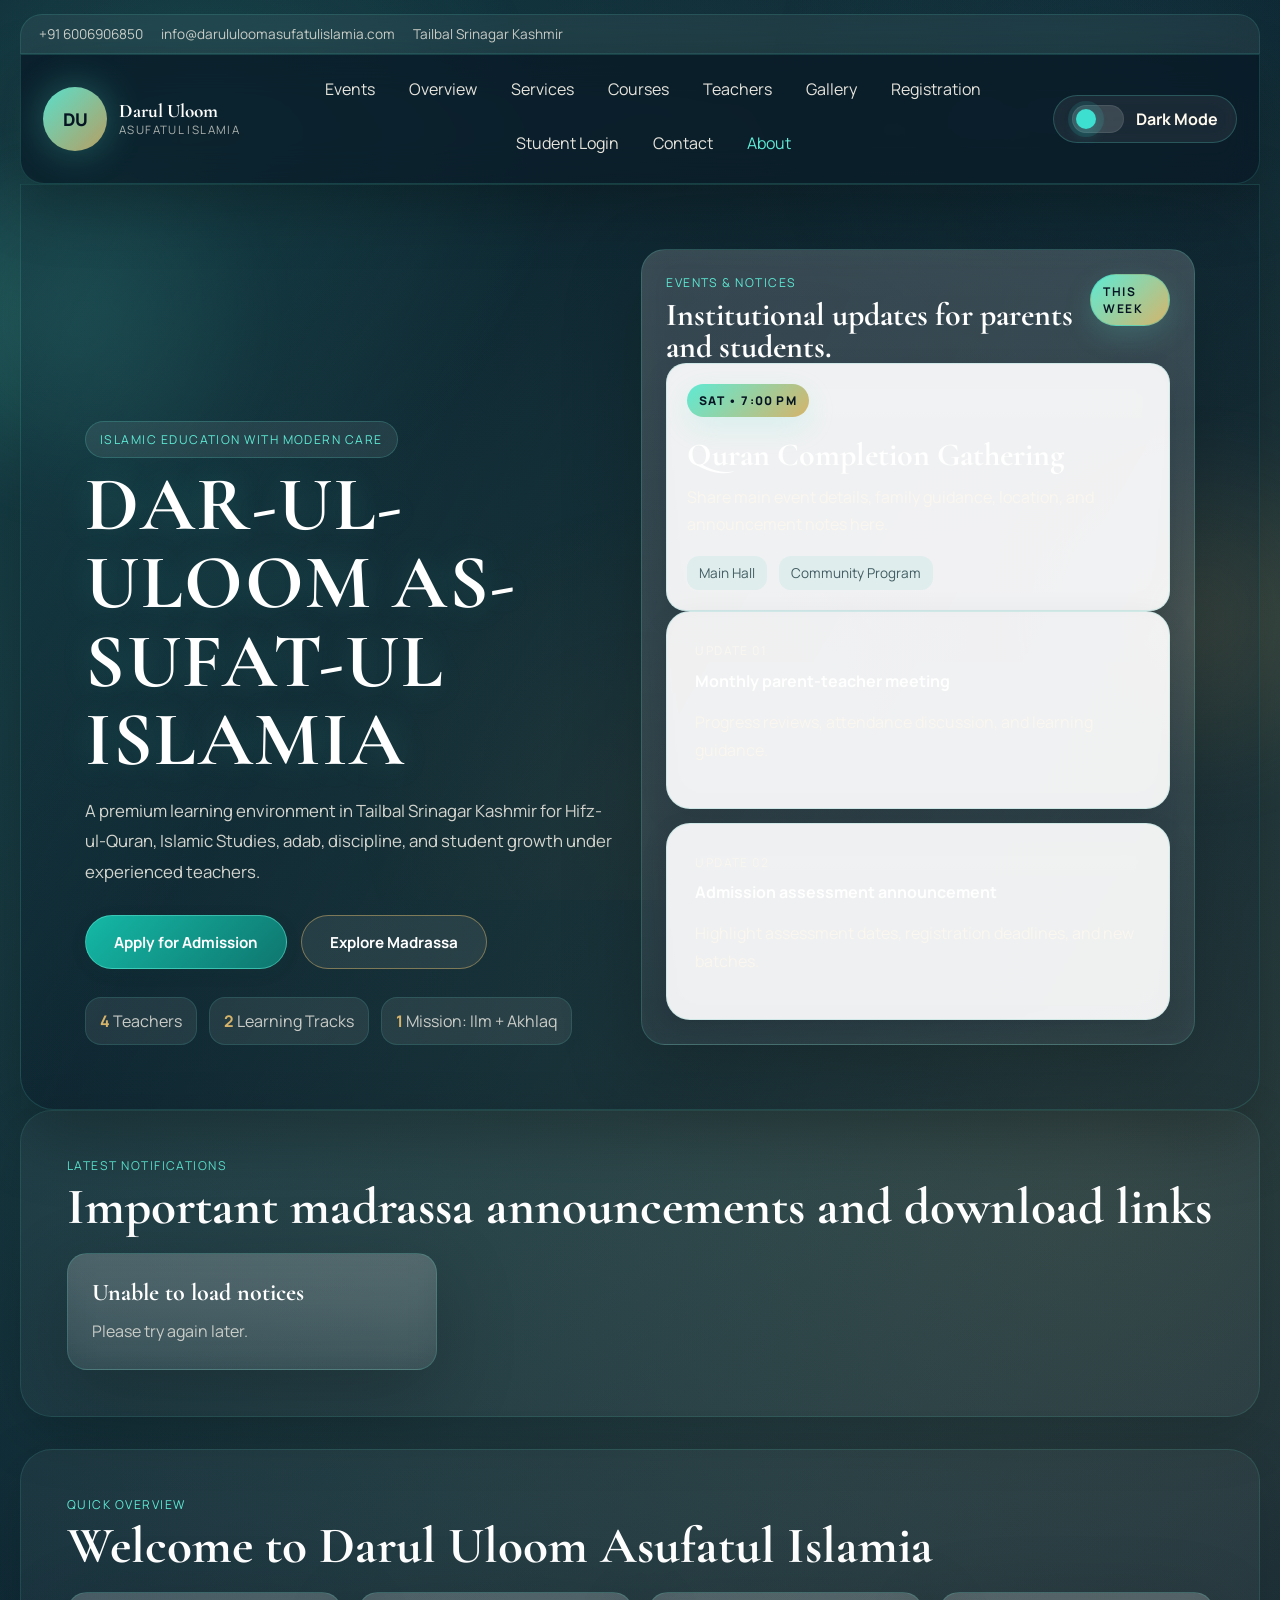
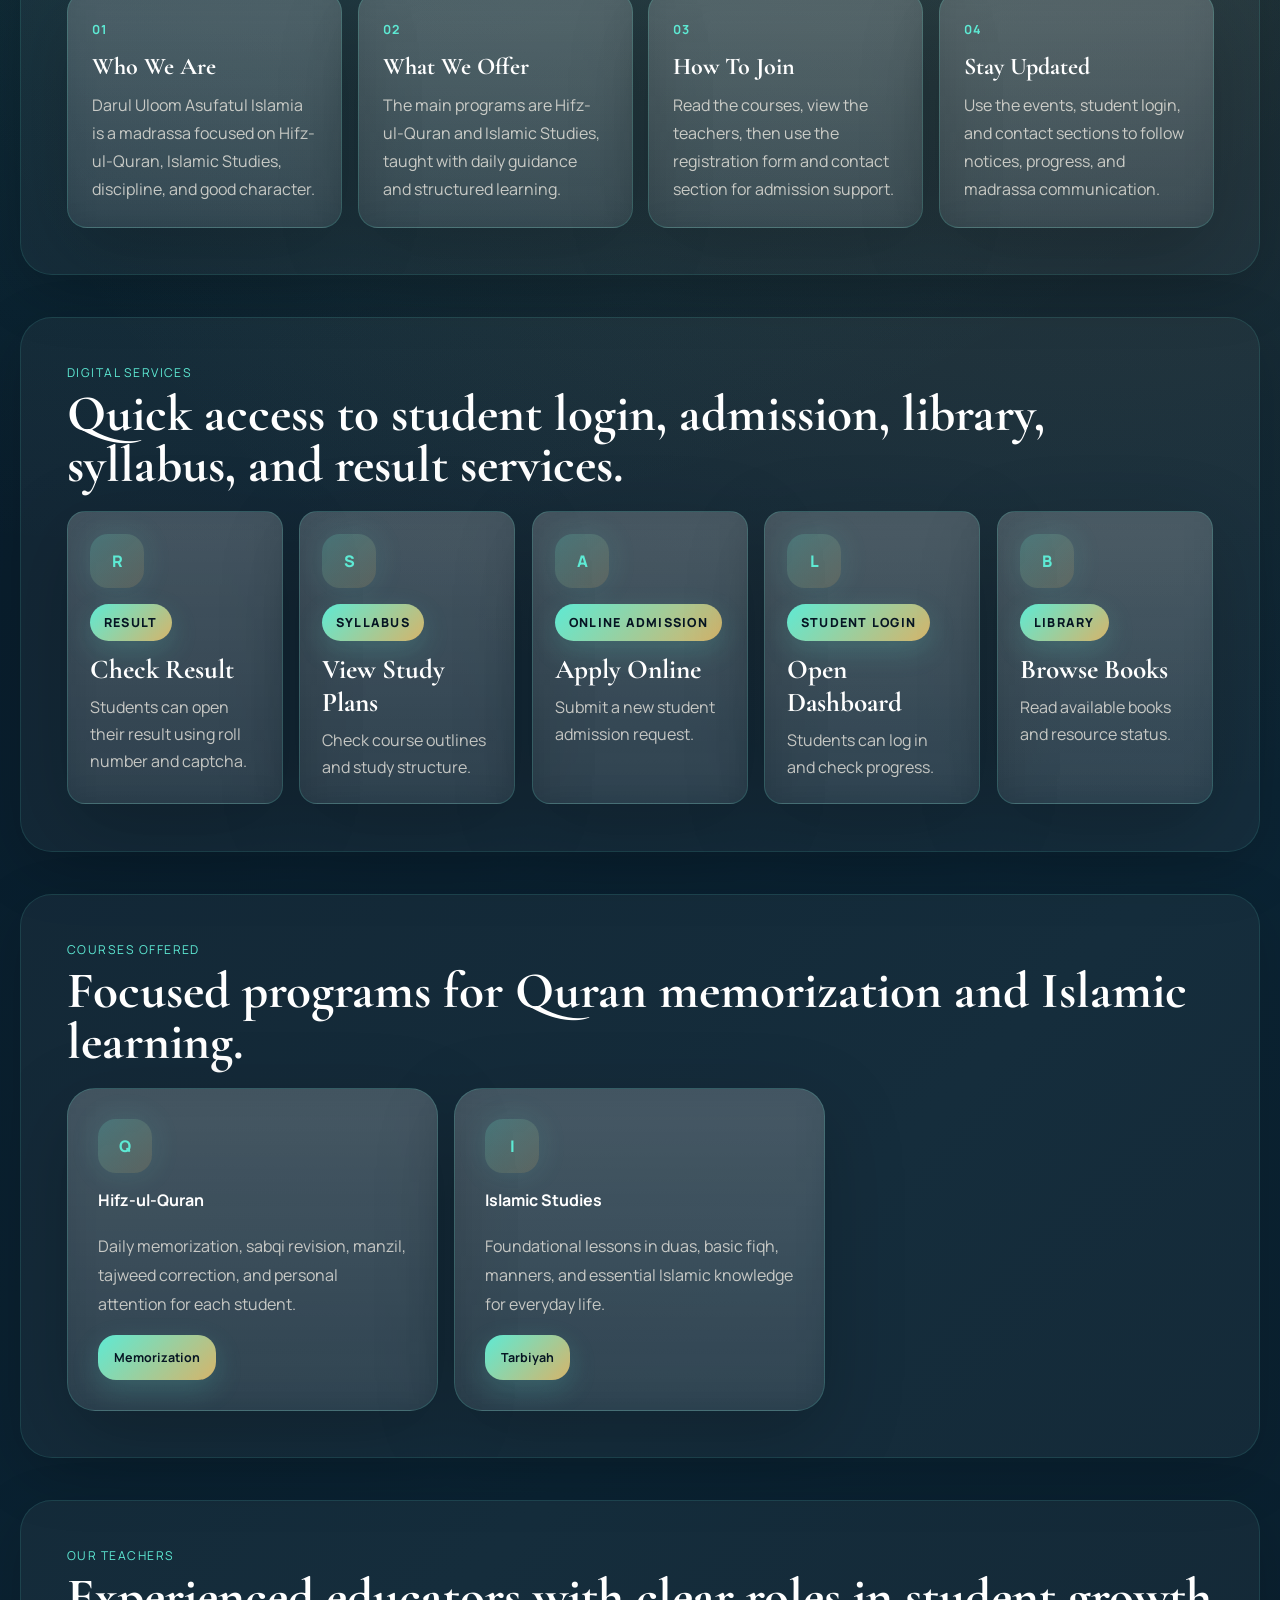
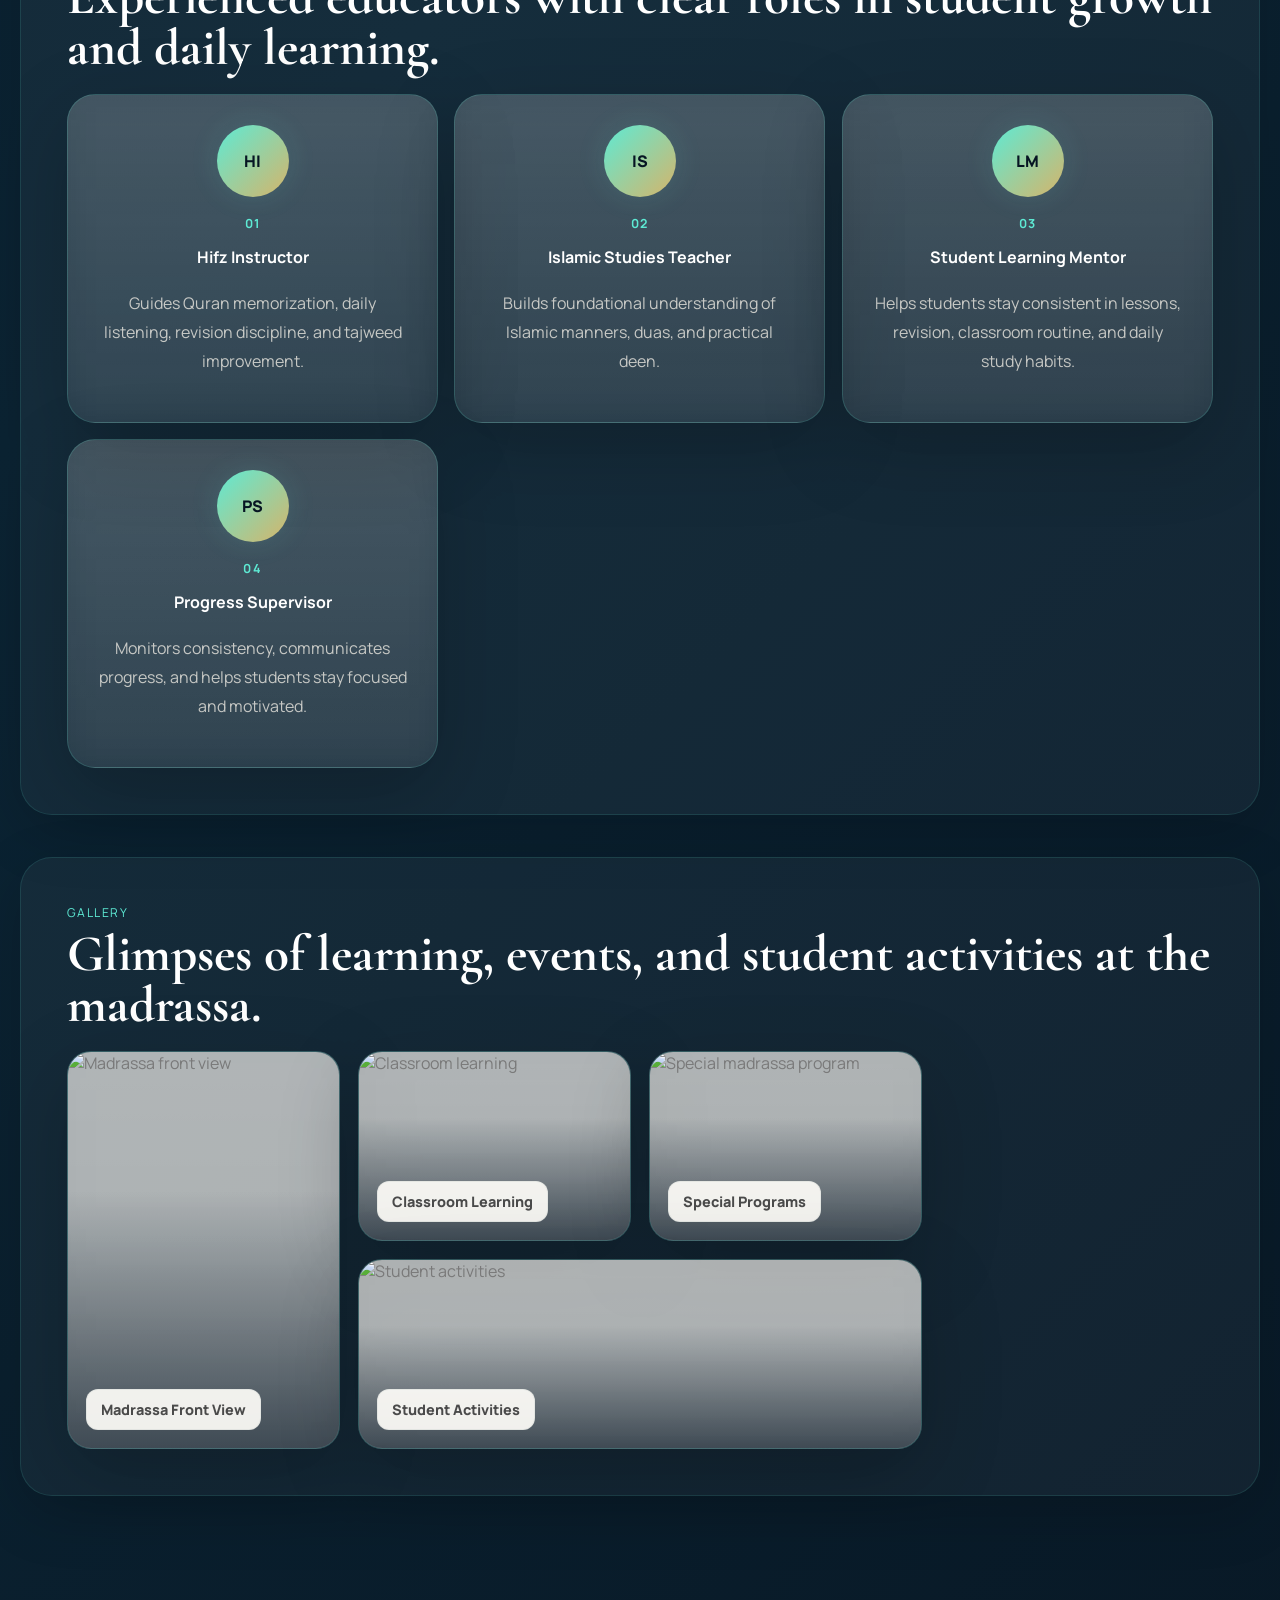
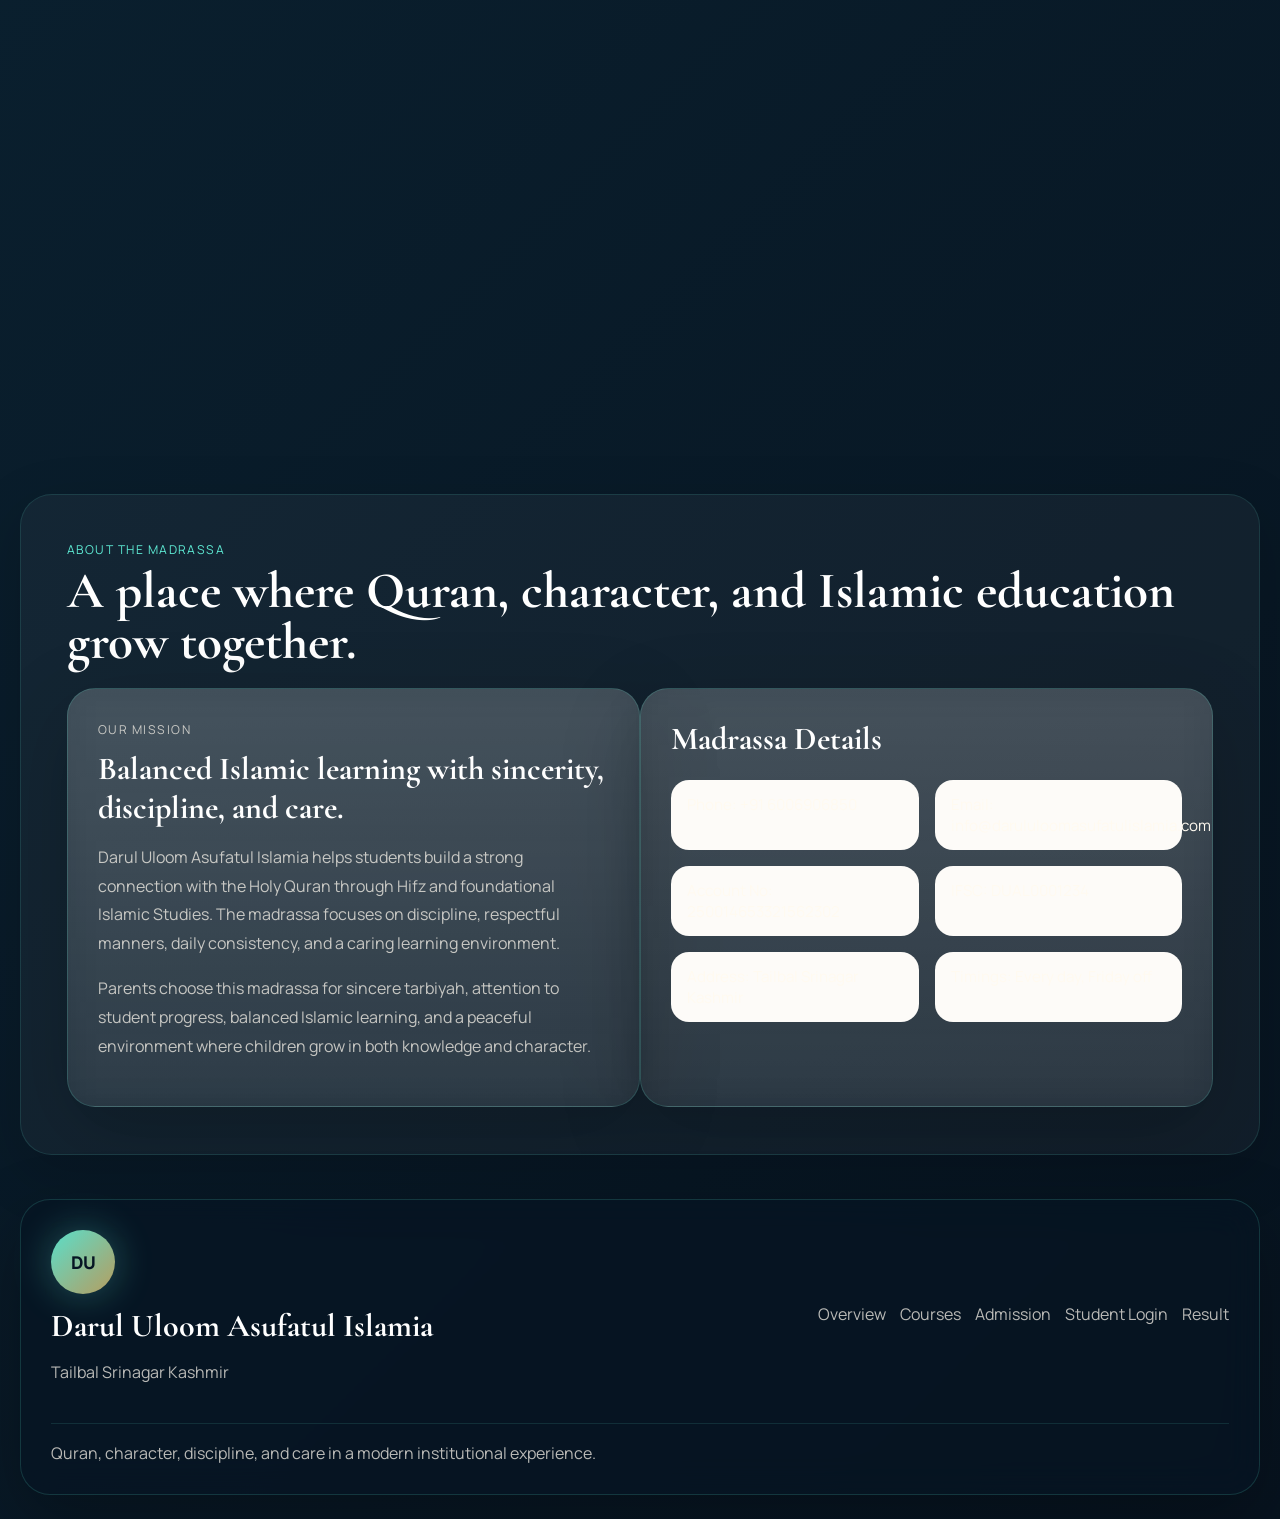
==== commit 1ce80a32: "Add files via upload" ====
--- a/index.html
+++ b/index.html
@@ -6,51 +6,46 @@
   <title>Darul Uloom Asufatul Islamia</title>
   <link rel="preconnect" href="https://fonts.googleapis.com">
   <link rel="preconnect" href="https://fonts.gstatic.com" crossorigin>
-  <link href="https://fonts.googleapis.com/css2?family=Playfair+Display:wght@600;700;800&family=Poppins:wght@400;500;600;700&display=swap" rel="stylesheet">
+  <link href="https://fonts.googleapis.com/css2?family=Cormorant+Garamond:wght@600;700&family=Manrope:wght@400;500;600;700;800&display=swap" rel="stylesheet">
   <link rel="stylesheet" href="index.css">
 </head>
-<body>
-  <div class="page-shell">
-    <header class="hero">
-      <div class="utility-bar">
+<body class="home-page">
+  <div id="particles-js" aria-hidden="true"></div>
+  <div class="home-glow home-glow-one" aria-hidden="true"></div>
+  <div class="home-glow home-glow-two" aria-hidden="true"></div>
+
+  <div class="page-shell home-shell">
+    <header class="home-hero" id="home">
+      <div class="utility-bar home-utility">
         <div class="utility-left">
           <span>+91 6006906850</span>
           <span>info@darululoomasufatulislamia.com</span>
+          <span>Tailbal Srinagar Kashmir</span>
         </div>
       </div>
 
-      <div class="masthead">
-        <div class="masthead-side">
-          <div class="brand-mark large-brand-mark">DU</div>
-          <div class="crest-copy">
+      <nav class="topbar home-nav" aria-label="Primary navigation">
+        <a class="home-brand" href="#home" aria-label="Darul Uloom Asufatul Islamia home">
+          <span class="brand-mark">DU</span>
+          <span>
             <strong>Darul Uloom</strong>
-            <span>Asufatul Islamia</span>
-          </div>
-        </div>
-        <div class="masthead-center">
-          <div class="bismillah-badge">
-            <span class="bismillah-orbit"></span>
-            <p class="brand-kicker">Bismillah-ir-rahma-nir-raheem</p>
-          </div>
-          <h1>DAR-UL-ULOOM AS-SUFAT-UL ISLAMIA</h1>
-          <p class="brand-subtext">Hifz-ul-Quran, Islamic Studies, adab, discipline, and caring guidance under experienced teachers.</p>
-        </div>
-        <div class="masthead-side right-mark">
-          <p class="calligraphy-label">Sacred Learning</p>
-          <div class="calligraphy-panel">MADRASSA</div>
-        </div>
-      </div>
-
-      <nav class="topbar">
-        <div class="nav-links">
+            <small>Asufatul Islamia</small>
+          </span>
+        </a>
+        <button class="mobile-menu-toggle" id="mobileMenuToggle" type="button" aria-label="Open menu" aria-expanded="false">
+          <span></span>
+          <span></span>
+          <span></span>
+        </button>
+        <div class="nav-links" id="primaryNav">
           <a href="#events">Events</a>
           <a href="#overview">Overview</a>
+          <a href="#services">Services</a>
           <a href="#courses">Courses</a>
           <a href="#teachers">Teachers</a>
           <a href="#gallery">Gallery</a>
           <a href="admission.html">Registration</a>
           <a href="login.html">Student Login</a>
-          <a href="admin_admissions.html">Admin Login</a>
           <a href="#contact">Contact</a>
           <a href="#about">About</a>
         </div>
@@ -62,19 +57,24 @@
         </button>
       </nav>
 
-      <section class="hero-showcase">
-        <div class="hero-banner">
-          <div class="banner-overlay">
+      <section class="hero-showcase animate-section is-visible">
+        <div class="hero-banner premium-hero-card">
+          <div class="banner-overlay premium-hero-grid">
             <div class="hero-copy">
-              <p class="section-tag">Islamic Education with Clear Guidance</p>
-              <h2>An easy way to understand the madrassa, its courses, and student journey.</h2>
+              <p class="section-tag hero-kicker">Islamic Education With Modern Care</p>
+              <h1>DAR-UL-ULOOM AS-SUFAT-UL ISLAMIA</h1>
               <p class="hero-text">
-                Darul Uloom Asufatul Islamia is a madrassa-based learning center focused on strong Quran memorization,
-                disciplined tarbiyah, and quality Islamic learning guided by 4 experienced teachers in a calm Islamic environment.
+                A premium learning environment in Tailbal Srinagar Kashmir for Hifz-ul-Quran, Islamic Studies,
+                adab, discipline, and student growth under experienced teachers.
               </p>
               <div class="hero-actions">
-                <a class="btn btn-primary" href="admission.html">Apply for Admission</a>
-                <a class="btn btn-secondary" href="#overview">Explore Information</a>
+                <a class="btn btn-primary pulse-button" href="admission.html">Apply for Admission</a>
+                <a class="btn btn-secondary" href="#overview">Explore Madrassa</a>
+              </div>
+              <div class="hero-trust-row" aria-label="Madrassa highlights">
+                <span><strong>4</strong> Teachers</span>
+                <span><strong>2</strong> Learning Tracks</span>
+                <span><strong>1</strong> Mission: Ilm + Akhlaq</span>
               </div>
             </div>
 
@@ -82,75 +82,59 @@
               <div class="glass-card hero-events-card" id="events">
                 <div class="hero-events-head">
                   <div>
-                    <p class="mini-tag">Events & Updates</p>
-                    <h3>Important madrassa notices at the front.</h3>
+                    <p class="mini-tag">Events & Notices</p>
+                    <h3>Institutional updates for parents and students.</h3>
                   </div>
                   <span class="event-badge">This Week</span>
                 </div>
                 <article class="hero-event-feature">
+                  <span class="event-date-label">Sat • 7:00 PM</span>
                   <h4>Quran Completion Gathering</h4>
-                  <p>Share your main event here with date, time, location, and short family guidance.</p>
+                  <p>Share main event details, family guidance, location, and announcement notes here.</p>
                   <div class="event-meta">
-                    <span>Saturday, 7:00 PM</span>
                     <span>Main Hall</span>
+                    <span>Community Program</span>
                   </div>
                 </article>
                 <div class="hero-events-list">
                   <article class="event-card compact-event">
                     <p class="mini-tag">Update 01</p>
                     <h4>Monthly parent-teacher meeting</h4>
-                    <p>Add reminders, progress review meetings, and family notices here.</p>
+                    <p>Progress reviews, attendance discussion, and learning guidance.</p>
                   </article>
                   <article class="event-card compact-event">
                     <p class="mini-tag">Update 02</p>
                     <h4>Admission assessment announcement</h4>
-                    <p>Highlight assessment dates, registration deadlines, or special programs.</p>
+                    <p>Highlight assessment dates, registration deadlines, and new batches.</p>
                   </article>
                 </div>
               </div>
-
-              <div class="hero-side-grid">
-                <div class="glass-card feature-card">
-                  <p class="mini-tag">Featured Programs</p>
-                  <ul>
-                    <li>Hifz-ul-Quran with daily revision support</li>
-                    <li>Islamic studies with strong foundational learning</li>
-                    <li>Islamic studies with adab and discipline</li>
-                  </ul>
-                </div>
-                <div class="glass-card stats-card">
-                  <div>
-                    <strong>4</strong>
-                    <span>Experienced Teachers</span>
-                  </div>
-                  <div>
-                    <strong>2</strong>
-                    <span>Learning Tracks</span>
-                  </div>
-                  <div>
-                    <strong>1</strong>
-                    <span>Mission: ILM + Akhlaq</span>
-                  </div>
-                </div>
-                <div class="glass-card update-card">
-                  <p class="mini-tag">Latest Update</p>
-                  <h3>Admissions open for Hifz and Islamic Studies.</h3>
-                  <p>Add new madrassa announcements here, such as holiday notices, tests, or parent meetings.</p>
-                </div>
-              </div>
             </div>
           </div>
         </div>
       </section>
     </header>
 
+    <section class="section-block notice-section animate-section" id="notices">
+      <div class="section-heading">
+        <p class="section-tag">Latest Notifications</p>
+        <h3>Important madrassa announcements and download links</h3>
+      </div>
+      <div class="note-grid" id="notificationsContainer">
+        <article class="notice-card overview-card">
+          <h4>Loading notices …</h4>
+          <p>Please wait while we fetch the latest announcements.</p>
+        </article>
+      </div>
+    </section>
+
     <main>
-      <section class="section-block overview-section" id="overview">
+      <section class="section-block overview-section animate-section" id="overview">
         <div class="section-heading">
           <p class="section-tag">Quick Overview</p>
           <h3>Welcome to Darul Uloom Asufatul Islamia</h3>
         </div>
-        <div class="overview-grid">
+        <div class="overview-grid stagger-grid">
           <article class="overview-card">
             <span class="teacher-number">01</span>
             <h4>Who We Are</h4>
@@ -168,44 +152,44 @@
           </article>
           <article class="overview-card">
             <span class="teacher-number">04</span>
-            <h4>How To Stay Updated</h4>
+            <h4>Stay Updated</h4>
             <p>Use the events, student login, and contact sections to follow notices, progress, and madrassa communication.</p>
           </article>
         </div>
       </section>
 
-      <section class="section-block services-section" id="services">
+      <section class="section-block services-section animate-section" id="services">
         <div class="section-heading">
           <p class="section-tag">Digital Services</p>
-          <h3>Quick access to student login, admission, library, and syllabus just like an institutional portal.</h3>
-        </div>
-        <div class="services-grid">
+          <h3>Quick access to student login, admission, library, syllabus, and result services.</h3>
+        </div>
+        <div class="services-grid stagger-grid">
           <a class="service-card service-result" href="result.html">
+            <span class="service-icon">R</span>
             <span class="service-label">Result</span>
             <h4>Check Result</h4>
             <p>Students can open their result using roll number and captcha.</p>
           </a>
           <a class="service-card service-syllabus" href="syllabus.html">
+            <span class="service-icon">S</span>
             <span class="service-label">Syllabus</span>
             <h4>View Study Plans</h4>
             <p>Check course outlines and study structure.</p>
           </a>
           <a class="service-card service-admission" href="admission.html">
+            <span class="service-icon">A</span>
             <span class="service-label">Online Admission</span>
             <h4>Apply Online</h4>
             <p>Submit a new student admission request.</p>
           </a>
           <a class="service-card service-login" href="login.html">
+            <span class="service-icon">L</span>
             <span class="service-label">Student Login</span>
             <h4>Open Dashboard</h4>
             <p>Students can log in and check progress.</p>
           </a>
-          <a class="service-card service-admin" href="admin_admissions.html">
-            <span class="service-label">Admin Login</span>
-            <h4>View Admissions</h4>
-            <p>Administrators can review who applied for admission.</p>
-          </a>
           <a class="service-card service-library" href="library.html">
+            <span class="service-icon">B</span>
             <span class="service-label">Library</span>
             <h4>Browse Books</h4>
             <p>Read available books and resource status.</p>
@@ -213,104 +197,94 @@
         </div>
       </section>
 
-      <section class="section-block" id="courses">
+      <section class="section-block animate-section" id="courses">
         <div class="section-heading">
           <p class="section-tag">Courses Offered</p>
           <h3>Focused programs for Quran memorization and Islamic learning.</h3>
         </div>
         <div class="card-grid">
           <article class="program-card">
+            <span class="course-icon">Q</span>
             <h4>Hifz-ul-Quran</h4>
-            <p>
-              Daily memorization, sabqi revision, manzil, tajweed correction, and personal attention for each student.
-            </p>
+            <p>Daily memorization, sabqi revision, manzil, tajweed correction, and personal attention for each student.</p>
             <span class="pill">Memorization</span>
           </article>
           <article class="program-card">
+            <span class="course-icon">I</span>
             <h4>Islamic Studies</h4>
-            <p>
-              Foundational lessons in duas, basic fiqh, manners, and essential Islamic knowledge for everyday life.
-            </p>
+            <p>Foundational lessons in duas, basic fiqh, manners, and essential Islamic knowledge for everyday life.</p>
             <span class="pill">Tarbiyah</span>
           </article>
         </div>
       </section>
 
-      <section class="section-block" id="teachers">
+      <section class="section-block animate-section" id="teachers">
         <div class="section-heading">
           <p class="section-tag">Our Teachers</p>
-          <h3>4 experienced educators with clear roles in student growth and daily learning.</h3>
-        </div>
-        <div class="teacher-grid">
+          <h3>Experienced educators with clear roles in student growth and daily learning.</h3>
+        </div>
+        <div class="teacher-grid stagger-grid">
           <article class="teacher-card">
+            <span class="teacher-avatar">HI</span>
             <span class="teacher-number">01</span>
             <h4>Hifz Instructor</h4>
             <p>Guides Quran memorization, daily listening, revision discipline, and tajweed improvement.</p>
           </article>
           <article class="teacher-card">
+            <span class="teacher-avatar">IS</span>
             <span class="teacher-number">02</span>
             <h4>Islamic Studies Teacher</h4>
             <p>Builds foundational understanding of Islamic manners, duas, and practical deen.</p>
           </article>
           <article class="teacher-card">
+            <span class="teacher-avatar">LM</span>
             <span class="teacher-number">03</span>
             <h4>Student Learning Mentor</h4>
             <p>Helps students stay consistent in lessons, revision, classroom routine, and daily study habits.</p>
           </article>
           <article class="teacher-card">
+            <span class="teacher-avatar">PS</span>
             <span class="teacher-number">04</span>
-            <h4>Student Progress Supervisor</h4>
+            <h4>Progress Supervisor</h4>
             <p>Monitors consistency, communicates progress, and helps students stay focused and motivated.</p>
           </article>
         </div>
       </section>
 
-      <section class="section-block" id="gallery">
+      <section class="section-block animate-section" id="gallery">
         <div class="section-heading">
           <p class="section-tag">Gallery</p>
-          <h3>After learning about the courses and teachers, visitors can view madrassa images and activities here.</h3>
-        </div>
-        <div class="gallery-grid">
-          <article class="gallery-card gallery-tall">
-            <div class="gallery-image" role="img" aria-label="Main madrassa building image placeholder">
-              <span>Add Madrassa Front Image</span>
-            </div>
-            <div class="gallery-caption">
-              <h4>Madrassa Front View</h4>
-              <p>Replace this placeholder with a real image of the Darul Uloom building.</p>
-            </div>
-          </article>
-          <article class="gallery-card">
-            <div class="gallery-image" role="img" aria-label="Classroom image placeholder">
-              <span>Add Classroom Image</span>
-            </div>
-            <div class="gallery-caption">
-              <h4>Classroom Learning</h4>
-              <p>Show Hifz sessions, Islamic Studies classes, or daily student learning.</p>
-            </div>
-          </article>
-          <article class="gallery-card">
-            <div class="gallery-image" role="img" aria-label="Event image placeholder">
-              <span>Add Event Image</span>
-            </div>
-            <div class="gallery-caption">
-              <h4>Special Programs</h4>
-              <p>Display annual functions, Quran khatam events, or community activities.</p>
-            </div>
-          </article>
-          <article class="gallery-card gallery-wide">
-            <div class="gallery-image" role="img" aria-label="Students activity image placeholder">
-              <span>Add Student Activity Image</span>
-            </div>
-            <div class="gallery-caption">
-              <h4>Student Activities</h4>
-              <p>Use this wider area for group photos, prize distributions, or memorable moments.</p>
-            </div>
-          </article>
-        </div>
-      </section>
-
-      <section class="portal-section contact-section" id="contact">
+          <h3>Glimpses of learning, events, and student activities at the madrassa.</h3>
+        </div>
+        <div class="gallery-grid masonry-gallery">
+          <article class="gallery-card gallery-tall" data-lightbox="images/event image.jpeg" data-title="Madrassa Front View">
+            <div class="gallery-image">
+              <img src="images/event image.jpeg" alt="Madrassa front view">
+              <span class="gallery-overlay-label">Madrassa Front View</span>
+            </div>
+          </article>
+          <article class="gallery-card" data-lightbox="images/event image.jpeg" data-title="Classroom Learning">
+            <div class="gallery-image">
+              <img src="images/event image.jpeg" alt="Classroom learning">
+              <span class="gallery-overlay-label">Classroom Learning</span>
+            </div>
+          </article>
+          <article class="gallery-card" data-lightbox="images/event image.jpeg" data-title="Special Programs">
+            <div class="gallery-image">
+              <img src="images/event image.jpeg" alt="Special madrassa program">
+              <span class="gallery-overlay-label">Special Programs</span>
+            </div>
+          </article>
+          <article class="gallery-card gallery-wide" data-lightbox="images/event image.jpeg" data-title="Student Activities">
+            <div class="gallery-image">
+              <img src="images/event image.jpeg" alt="Student activities">
+              <span class="gallery-overlay-label">Student Activities</span>
+            </div>
+          </article>
+        </div>
+      </section>
+
+      <section class="portal-section contact-section animate-section" id="contact">
         <div class="section-heading portal-heading">
           <p class="section-tag">Contact & Enquiry</p>
           <h3>Parents and visitors can use this section for direct admission help and madrassa enquiries.</h3>
@@ -330,23 +304,23 @@
         </div>
       </section>
 
-      <section class="portal-section about-section" id="about">
+      <section class="portal-section about-section animate-section" id="about">
         <div class="section-heading portal-heading">
           <p class="section-tag">About The Madrassa</p>
-          <h3>The final section gathers the madrassa mission, contact details, and important information in one place.</h3>
+          <h3>A place where Quran, character, and Islamic education grow together.</h3>
         </div>
         <div class="info-grid about-layout">
           <article class="intro-card">
             <p class="mini-tag">Our Mission</p>
-            <h4>A place where Quran, character, and Islamic education grow together.</h4>
+            <h4>Balanced Islamic learning with sincerity, discipline, and care.</h4>
             <p>
-              Darul Uloom Asufatul Islamia is a madrassa dedicated to helping students build a strong connection with
-              the Holy Quran through Hifz and foundational Islamic Studies. The madrassa focuses on discipline,
-              respectful manners, daily consistency, and a caring learning environment guided by 4 experienced teachers.
+              Darul Uloom Asufatul Islamia helps students build a strong connection with the Holy Quran through Hifz
+              and foundational Islamic Studies. The madrassa focuses on discipline, respectful manners, daily consistency,
+              and a caring learning environment.
             </p>
             <p>
-              Parents choose this madrassa for its sincere tarbiyah, attention to student progress, balanced Islamic
-              learning, and a peaceful environment where children are encouraged to grow in both knowledge and character.
+              Parents choose this madrassa for sincere tarbiyah, attention to student progress, balanced Islamic learning,
+              and a peaceful environment where children grow in both knowledge and character.
             </p>
           </article>
           <article class="highlight-card about-details-card">
@@ -356,31 +330,171 @@
               <span>Email: info@darululoomasufatulislamia.com</span>
               <span>Account No: 250014653321562302</span>
               <span>IFSC: DUAL0001234</span>
-              <span>Address: TAILBAL SRINAGAR KASHMIR</span>
-              <span>Timings: EVERY DAY (FRIDAY OFF)</span>
-            </div>
-            <p class="about-note">
-              You can replace these sample contact and bank details with the real madrassa information whenever needed.
-            </p>
+              <span>Address: Tailbal Srinagar Kashmir</span>
+              <span>Timings: Every day, Friday off</span>
+            </div>
           </article>
         </div>
       </section>
     </main>
+
+    <footer class="luxury-footer">
+      <div>
+        <span class="brand-mark">DU</span>
+        <h3>Darul Uloom Asufatul Islamia</h3>
+        <p>Tailbal Srinagar Kashmir</p>
+      </div>
+      <nav aria-label="Footer links">
+        <a href="#overview">Overview</a>
+        <a href="#courses">Courses</a>
+        <a href="admission.html">Admission</a>
+        <a href="login.html">Student Login</a>
+        <a href="result.html">Result</a>
+      </nav>
+      <p class="footer-note">Quran, character, discipline, and care in a modern institutional experience.</p>
+    </footer>
   </div>
+
+  <div class="gallery-lightbox" id="galleryLightbox" aria-hidden="true">
+    <button class="lightbox-close" id="lightboxClose" type="button" aria-label="Close gallery preview">Close</button>
+    <img id="lightboxImage" src="" alt="">
+    <p id="lightboxTitle"></p>
+  </div>
+
+  <script src="https://cdn.jsdelivr.net/npm/particles.js@2.0.0/particles.min.js"></script>
   <script>
     const root = document.documentElement;
     const toggle = document.getElementById("themeToggle");
     const savedTheme = localStorage.getItem("du-theme");
-
-    if (savedTheme === "dark") {
-      root.classList.add("dark-mode");
-    }
+    const nav = document.getElementById("primaryNav");
+    const mobileMenuToggle = document.getElementById("mobileMenuToggle");
+    const navLinks = [...document.querySelectorAll(".nav-links a[href^='#']")];
+    const animatedSections = [...document.querySelectorAll(".animate-section")];
+    const prefersReducedMotion = window.matchMedia("(prefers-reduced-motion: reduce)").matches;
+    const lightbox = document.getElementById("galleryLightbox");
+    const lightboxImage = document.getElementById("lightboxImage");
+    const lightboxTitle = document.getElementById("lightboxTitle");
+    const notificationsContainer = document.getElementById("notificationsContainer");
+
+    if (savedTheme === "dark") root.classList.add("dark-mode");
 
     toggle.addEventListener("click", () => {
       root.classList.toggle("dark-mode");
-      const isDark = root.classList.contains("dark-mode");
-      localStorage.setItem("du-theme", isDark ? "dark" : "light");
+      localStorage.setItem("du-theme", root.classList.contains("dark-mode") ? "dark" : "light");
     });
+
+    mobileMenuToggle.addEventListener("click", () => {
+      const isOpen = nav.classList.toggle("open");
+      mobileMenuToggle.classList.toggle("open", isOpen);
+      mobileMenuToggle.setAttribute("aria-expanded", String(isOpen));
+    });
+
+    nav.querySelectorAll("a").forEach((link) => {
+      link.addEventListener("click", () => {
+        nav.classList.remove("open");
+        mobileMenuToggle.classList.remove("open");
+        mobileMenuToggle.setAttribute("aria-expanded", "false");
+      });
+    });
+
+    if (prefersReducedMotion) {
+      animatedSections.forEach((section) => section.classList.add("is-visible"));
+    } else {
+      animatedSections.forEach((section, index) => {
+        section.style.transitionDelay = `${Math.min(index * 70, 280)}ms`;
+        if (section.getBoundingClientRect().top < window.innerHeight * 0.9) section.classList.add("is-visible");
+      });
+      const sectionObserver = new IntersectionObserver((entries, observer) => {
+        entries.forEach((entry) => {
+          if (entry.isIntersecting) {
+            entry.target.classList.add("is-visible");
+            observer.unobserve(entry.target);
+          }
+        });
+      }, { threshold: 0.16, rootMargin: "0px 0px -70px 0px" });
+      animatedSections.filter((section) => !section.classList.contains("is-visible")).forEach((section) => sectionObserver.observe(section));
+    }
+
+    const activeObserver = new IntersectionObserver((entries) => {
+      entries.forEach((entry) => {
+        if (!entry.isIntersecting) return;
+        navLinks.forEach((link) => link.classList.toggle("active", link.getAttribute("href") === `#${entry.target.id}`));
+      });
+    }, { threshold: 0.35 });
+    document.querySelectorAll("section[id]").forEach((section) => activeObserver.observe(section));
+
+    document.querySelectorAll("[data-lightbox]").forEach((card) => {
+      card.addEventListener("click", () => {
+        lightboxImage.src = card.dataset.lightbox;
+        lightboxImage.alt = card.dataset.title || "Gallery image";
+        lightboxTitle.textContent = card.dataset.title || "";
+        lightbox.classList.add("open");
+        lightbox.setAttribute("aria-hidden", "false");
+      });
+    });
+
+    function closeLightbox() {
+      lightbox.classList.remove("open");
+      lightbox.setAttribute("aria-hidden", "true");
+      lightboxImage.src = "";
+    }
+
+    document.getElementById("lightboxClose").addEventListener("click", closeLightbox);
+    lightbox.addEventListener("click", (event) => {
+      if (event.target === lightbox) closeLightbox();
+    });
+    document.addEventListener("keydown", (event) => {
+      if (event.key === "Escape") closeLightbox();
+    });
+
+    loadHomeNotifications();
+
+    async function loadHomeNotifications() {
+      if (!notificationsContainer) return;
+      try {
+        const res = await fetch(`${window.location.origin}/api/notifications`);
+        const data = await res.json();
+        if (data.ok && Array.isArray(data.notifications) && data.notifications.length) {
+          notificationsContainer.innerHTML = data.notifications.slice(0, 3).map((item) => `
+            <article class="notice-card">
+              <div class="notice-head">
+                <p class="mini-tag">Notice</p>
+                <h4>${esc(item.title)}</h4>
+              </div>
+              <p>${esc(item.message)}</p>
+              ${item.pdf_url ? `<a class="btn btn-secondary" href="${escUrl(item.pdf_url)}" target="_blank" rel="noopener">Download PDF</a>` : ""}
+            </article>
+          `).join("");
+          return;
+        }
+        notificationsContainer.innerHTML = `<article class="overview-card"><h4>No notifications available</h4><p>Latest announcements will appear here.</p></article>`;
+      } catch {
+        notificationsContainer.innerHTML = `<article class="overview-card"><h4>Unable to load notices</h4><p>Please try again later.</p></article>`;
+      }
+    }
+
+    function esc(s) { return String(s || "").replace(/&/g, "&amp;").replace(/</g, "&lt;").replace(/>/g, "&gt;").replace(/"/g, "&quot;"); }
+    function escUrl(u) { return String(u || "").replace(/"/g, "%22"); }
+
+    if (window.particlesJS) {
+      particlesJS("particles-js", {
+        particles: {
+          number: { value: 70, density: { enable: true, value_area: 900 } },
+          color: { value: ["#5eead4", "#14b8a6", "#d6b46a"] },
+          shape: { type: "circle" },
+          opacity: { value: 0.22, random: true },
+          size: { value: 3, random: true },
+          line_linked: { enable: true, distance: 145, color: "#5eead4", opacity: 0.14, width: 1 },
+          move: { enable: true, speed: 1, random: true, out_mode: "out" }
+        },
+        interactivity: {
+          detect_on: "canvas",
+          events: { onhover: { enable: true, mode: "grab" }, onclick: { enable: false }, resize: true },
+          modes: { grab: { distance: 150, line_linked: { opacity: 0.24 } } }
+        },
+        retina_detect: true
+      });
+    }
   </script>
 </body>
 </html>
--- a/index.css
+++ b/index.css
@@ -1,55 +1,65 @@
 :root {
   --bg: #F8F6F1;
-  --bg-soft: #F0EFEB;
-  --surface: rgba(248, 246, 241, 0.98);
+  --bg-soft: #F3F0E8;
+  --surface: rgba(255, 254, 250, 0.92);
   --surface-strong: #FDFBF8;
-  --surface-tint: rgba(240, 235, 225, 0.9);
+  --surface-tint: rgba(248, 246, 241, 0.6);
   --primary: #0F3D2E;
   --primary-light: #1A5A47;
+  --primary-deep: #0A2D23;
+  --secondary: #1F7A8C;
   --accent: #C8A96A;
   --accent-soft: #A8855C;
   --text: #1A1A1A;
-  --muted: #6B6B6B;
-  --border: rgba(15, 61, 46, 0.08);
-  --shadow: 0 4px 16px rgba(0, 0, 0, 0.08);
-  --hero-glass: rgba(248, 246, 241, 0.95);
+  --text-secondary: #4A4A4A;
+  --muted: #7A7A7A;
+  --border: rgba(15, 61, 46, 0.06);
+  --border-light: rgba(15, 61, 46, 0.03);
+  --shadow: 0 2px 8px rgba(15, 61, 46, 0.08);
+  --shadow-md: 0 4px 16px rgba(15, 61, 46, 0.1);
+  --shadow-lg: 0 8px 24px rgba(15, 61, 46, 0.12);
+  --shadow-soft: 0 1px 3px rgba(0, 0, 0, 0.05);
+  --hero-glass: rgba(255, 254, 250, 0.95);
   --hero-text-soft: rgba(26, 26, 26, 0.95);
   --hero-text-faint: rgba(26, 26, 26, 0.75);
-  --toggle-bg: rgba(15, 61, 46, 0.08);
-  --toggle-border: rgba(15, 61, 46, 0.15);
-  --gallery-overlay: linear-gradient(180deg, rgba(248, 246, 241, 0.3), rgba(248, 246, 241, 0.85));
-  --night-glow: rgba(31, 122, 140, 0.08);
-  --gradient-primary: linear-gradient(135deg, #0F3D2E 0%, #1F7A8C 100%);
-  --gradient-accent: linear-gradient(135deg, #C8A96A 0%, #A8855C 100%);
+  --toggle-bg: rgba(15, 61, 46, 0.06);
+  --toggle-border: rgba(15, 61, 46, 0.1);
+  --gallery-overlay: linear-gradient(180deg, rgba(243, 240, 232, 0.2), rgba(243, 240, 232, 0.8));
+  --gradient-subtle: linear-gradient(135deg, rgba(15, 61, 46, 0.05), rgba(31, 122, 140, 0.05));
+  --gradient-primary: linear-gradient(135deg, #0F3D2E 0%, #0A2D23 100%);
   --gradient-secondary: linear-gradient(135deg, #1F7A8C 0%, #0F3D2E 100%);
 }
 
 .dark-mode {
-  --bg: #0f172a;
-  --bg-soft: #1e293b;
-  --surface: rgba(30, 41, 59, 0.8);
-  --surface-strong: #334155;
-  --surface-tint: rgba(51, 65, 85, 0.5);
-  --primary: #00d4ff;
-  --primary-deep: #00a8cc;
-  --accent: #00ffff;
-  --accent-soft: #00e5ff;
-  --text: #f1f5f9;
-  --muted: #cbd5e1;
-  --border: rgba(0, 212, 255, 0.2);
-  --shadow: 0 25px 70px rgba(0, 0, 0, 0.4);
-  --hero-glass: rgba(255, 255, 255, 0.08);
-  --hero-text-soft: rgba(241, 245, 249, 0.95);
-  --hero-text-faint: rgba(241, 245, 249, 0.8);
-  --toggle-bg: rgba(0, 212, 255, 0.25);
-  --toggle-border: rgba(0, 212, 255, 0.35);
-  --gallery-overlay: linear-gradient(180deg, rgba(15, 23, 42, 0.2), rgba(15, 23, 42, 0.8));
-  --night-glow: rgba(0, 255, 255, 0.2);
-  --gradient-primary: linear-gradient(135deg, #00d4ff 0%, #00a8cc 100%);
-  --gradient-accent: linear-gradient(135deg, #00ffff 0%, #00e5ff 100%);
-  --gradient-warm: linear-gradient(135deg, #a855f7 0%, #7c3aed 100%);
-  --glow-primary: 0 0 20px rgba(0, 212, 255, 0.5);
-  --glow-accent: 0 0 20px rgba(0, 255, 255, 0.5);
+  --bg: #07141f;
+  --bg-soft: #0a1f2d;
+  --surface: rgba(15, 35, 55, 0.85);
+  --surface-strong: rgba(15, 35, 55, 0.95);
+  --surface-tint: rgba(15, 35, 55, 0.45);
+  --primary: #3ddfd0;
+  --primary-light: #70f3e7;
+  --primary-deep: #1ba9a3;
+  --secondary: #79dbd4;
+  --accent: #d8b36a;
+  --accent-soft: rgba(216, 179, 106, 0.18);
+  --text: #ffffff;
+  --text-secondary: #b8d2d8;
+  --muted: rgba(184, 210, 216, 0.72);
+  --border: rgba(80, 220, 200, 0.18);
+  --border-light: rgba(80, 220, 200, 0.1);
+  --shadow: 0 18px 48px rgba(0, 0, 0, 0.34);
+  --shadow-md: 0 22px 65px rgba(0, 0, 0, 0.38);
+  --shadow-lg: 0 24px 84px rgba(0, 0, 0, 0.42);
+  --shadow-soft: 0 1px 4px rgba(0, 0, 0, 0.12);
+  --hero-glass: rgba(10, 20, 35, 0.78);
+  --hero-text-soft: rgba(255, 255, 255, 0.92);
+  --hero-text-faint: rgba(184, 210, 216, 0.68);
+  --toggle-bg: rgba(15, 35, 55, 0.65);
+  --toggle-border: rgba(80, 220, 200, 0.18);
+  --gallery-overlay: linear-gradient(180deg, rgba(5, 15, 25, 0.75), rgba(8, 22, 32, 0.82));
+  --gradient-subtle: linear-gradient(135deg, rgba(5, 25, 35, 0.12), rgba(8, 22, 32, 0.12));
+  --gradient-primary: linear-gradient(135deg, #3ddfd0 0%, #1ba9a3 100%);
+  --gradient-secondary: linear-gradient(135deg, #d8b36a 0%, #3ddfd0 100%);
 }
 
 * {
@@ -66,6 +76,34 @@
   color: var(--text);
   background: var(--bg);
   transition: background 0.35s ease, color 0.35s ease;
+}
+
+#particles-js {
+  position: fixed;
+  inset: 0;
+  z-index: 0;
+  pointer-events: none;
+  background:
+    radial-gradient(circle at 16% 18%, rgba(85, 209, 194, 0.12), transparent 28%),
+    radial-gradient(circle at 86% 12%, rgba(31, 122, 140, 0.1), transparent 26%),
+    radial-gradient(circle at 50% 88%, rgba(200, 169, 106, 0.08), transparent 30%);
+}
+
+.page-shell {
+  position: relative;
+  z-index: 1;
+}
+
+.animate-section {
+  opacity: 0;
+  transform: translateY(42px);
+  transition: opacity 0.85s ease, transform 0.85s ease;
+  will-change: opacity, transform;
+}
+
+.animate-section.is-visible {
+  opacity: 1;
+  transform: translateY(0);
 }
 
 a {
@@ -211,9 +249,10 @@
   grid-template-columns: 1fr;
   gap: 18px;
   align-items: center;
-  padding: 12px 18px;
-  color: #fff;
-  background: linear-gradient(90deg, #3b82f6, #06b6d4);
+  padding: 10px 18px;
+  color: var(--muted);
+  background: var(--bg-soft);
+  font-size: 0.85rem;
 }
 
 .utility-left,
@@ -232,14 +271,26 @@
 }
 
 .topbar {
+  position: sticky;
+  top: 10px;
+  z-index: 50;
   grid-template-columns: 1fr auto;
   gap: 20px;
   align-items: center;
   padding: 14px 22px;
-  background: var(--bg-soft);
-  border-top: 1px solid var(--border);
-  border-bottom: 1px solid var(--border);
-}
+  background: rgba(255, 254, 250, 0.78);
+  border: 1px solid rgba(15, 61, 46, 0.08);
+  border-radius: 0 0 22px 22px;
+  box-shadow: 0 18px 44px rgba(15, 61, 46, 0.12);
+  backdrop-filter: blur(18px);
+  -webkit-backdrop-filter: blur(18px);
+}
+}
+
+.dark-mode .topbar {
+  background: rgba(22, 33, 51, 0.78);
+  border-color: rgba(85, 209, 194, 0.14);
+  box-shadow: 0 18px 44px rgba(0, 0, 0, 0.25);
 }
 
 .brand-block {
@@ -254,8 +305,8 @@
   border-radius: 50%;
   font-weight: 800;
   color: #fff;
-  background: linear-gradient(135deg, #3b82f6, #2563eb);
-  box-shadow: 0 16px 32px rgba(59, 130, 246, 0.25);
+  background: var(--primary-deep);
+  box-shadow: var(--shadow-md);
 }
 
 .large-brand-mark {
@@ -308,18 +359,18 @@
   gap: 12px;
   width: fit-content;
   padding: 10px 16px;
-  border: 1px solid rgba(59, 130, 246, 0.25);
+  border: 1px solid var(--border);
   border-radius: 999px;
-  background: rgba(59, 130, 246, 0.1);
-  backdrop-filter: blur(10px);
+  background: rgba(15, 61, 46, 0.04);
+  backdrop-filter: blur(6px);
 }
 
 .bismillah-orbit {
   width: 12px;
   height: 12px;
   border-radius: 50%;
-  background: linear-gradient(135deg, #f97316, #fb923c);
-  box-shadow: 0 0 18px rgba(249, 115, 22, 0.5);
+  background: var(--accent);
+  box-shadow: none;
 }
 
 .brand-kicker,
@@ -345,8 +396,8 @@
 .masthead-center h1 {
   font-size: clamp(2.8rem, 5vw, 4.8rem);
   letter-spacing: 0.04em;
-  color: var(--primary);
-  text-shadow: 0 5px 18px var(--glow-primary);
+  color: var(--primary-deep);
+  text-shadow: none;
 }
 
 .urdu-title {
@@ -392,45 +443,63 @@
   align-items: center;
   gap: 12px;
   min-height: 48px;
-  padding: 0 16px;
+  padding: 0 18px;
   border: 1px solid var(--toggle-border);
   border-radius: 999px;
   font: inherit;
   font-weight: 700;
-  color: var(--primary);
+  color: var(--text);
   background: var(--toggle-bg);
   cursor: pointer;
-  backdrop-filter: blur(10px);
+  backdrop-filter: blur(14px);
+  transition: transform .28s ease, border-color .55s ease, background .55s ease, color .55s ease, box-shadow .55s ease;
+}
+
+.theme-toggle:hover {
+  transform: translateY(-1px) scale(1.03);
+  box-shadow: 0 18px 38px rgba(61, 223, 208, 0.18), 0 0 18px rgba(216, 179, 106, 0.12);
 }
 
 .theme-toggle-track {
   position: relative;
-  width: 46px;
-  height: 26px;
+  width: 52px;
+  height: 28px;
   border-radius: 999px;
-  background: rgba(255, 255, 255, 0.16);
+  background: rgba(255, 255, 255, 0.14);
+  box-shadow: inset 0 0 0 1px rgba(255, 255, 255, 0.08);
 }
 
 .theme-toggle-thumb {
   position: absolute;
-  top: 3px;
-  left: 3px;
+  top: 4px;
+  left: 4px;
   width: 20px;
   height: 20px;
   border-radius: 50%;
-  background: linear-gradient(135deg, #f97316, #fb923c);
-  transition: transform 0.25s ease;
-  box-shadow: 0 0 18px rgba(249, 115, 22, 0.4);
-  transform: translateX(20px);
+  background: #3ddfd0;
+  box-shadow: 0 0 0 8px rgba(61, 223, 208, 0.12), 0 6px 14px rgba(61, 223, 208, 0.22);
+  transition: transform .35s ease, background .35s ease, box-shadow .35s ease;
+  transform: translateX(0);
 }
 
 .dark-mode .theme-toggle-thumb {
-  transform: translateX(0);
+  transform: translateX(22px);
+  animation: pulseGold 3.8s ease-in-out infinite alternate;
+}
+
+@keyframes pulseGold {
+  from {
+    box-shadow: 0 0 0 6px rgba(216, 179, 106, 0.12), 0 10px 22px rgba(61, 223, 208, 0.22);
+  }
+  to {
+    box-shadow: 0 0 0 12px rgba(216, 179, 106, 0.18), 0 12px 28px rgba(61, 223, 208, 0.28);
+  }
 }
 
 .nav-links a {
   position: relative;
-  padding-bottom: 4px;
+  padding: 8px 0;
+  transition: color 0.25s ease, transform 0.25s ease;
 }
 
 .nav-links a::after {
@@ -450,6 +519,11 @@
   transform: scaleX(1);
 }
 
+.nav-links a:hover {
+  color: var(--secondary);
+  transform: translateY(-2px);
+}
+
 .hero-showcase {
   padding: 0;
 }
@@ -457,11 +531,27 @@
 .hero-banner {
   position: relative;
   min-height: 680px;
-  background:
-    linear-gradient(135deg, rgba(59, 130, 246, 0.95), rgba(6, 182, 212, 0.85) 50%, rgba(249, 115, 22, 0.8)),
-    linear-gradient(45deg, #1e40af 0%, #0891b2 50%, #f97316 100%);
+  background: linear-gradient(135deg, #F3F0E8 0%, #F8F6F1 100%);
   background-size: cover;
   background-position: center;
+}
+
+.hero-banner::before {
+  content: "";
+  position: absolute;
+  top: 0;
+  left: 0;
+  right: 0;
+  bottom: 0;
+  background-image: 
+    repeating-linear-gradient(
+      45deg,
+      transparent,
+      transparent 35px,
+      rgba(15, 61, 46, 0.02) 35px,
+      rgba(15, 61, 46, 0.02) 70px
+    );
+  pointer-events: none;
 }
 
 .banner-overlay {
@@ -470,34 +560,38 @@
   gap: 24px;
   align-items: start;
   min-height: inherit;
-  padding: 42px 34px 34px;
+  padding: 52px 44px 44px;
+  position: relative;
+  z-index: 1;
 }
 
 .hero-copy {
-  color: #fff;
+  color: var(--text);
   align-self: end;
   max-width: 580px;
-  padding: 22px 24px;
-  border-radius: 24px;
-  background: rgba(9, 23, 35, 0.62);
-  backdrop-filter: blur(8px);
+  padding: 0;
+  border-radius: 0;
+  background: transparent;
+  backdrop-filter: none;
 }
 
 .hero-copy .section-tag {
-  color: var(--accent-soft);
+  color: var(--primary);
 }
 
 .hero-copy h2 {
   font-size: clamp(2.8rem, 6vw, 5rem);
-  line-height: 0.92;
+  line-height: 1;
   max-width: 10ch;
+  color: var(--primary-deep);
+  margin-bottom: 16px;
 }
 
 .hero-text {
   max-width: 58ch;
   font-size: 1.05rem;
   line-height: 1.8;
-  color: rgba(255, 255, 255, 0.86);
+  color: var(--text-secondary);
 }
 
 .hero-actions {
@@ -512,29 +606,45 @@
   align-items: center;
   justify-content: center;
   min-height: 50px;
-  padding: 0 22px;
-  border: 1px solid transparent;
+  padding: 0 24px;
+  border: 1.5px solid transparent;
   border-radius: 999px;
   font-weight: 700;
-  transition: transform 0.2s ease, background 0.2s ease, border-color 0.2s ease;
+  font-size: 0.95rem;
+  transition: transform 0.28s ease, box-shadow 0.28s ease, background 0.28s ease, border-color 0.28s ease, color 0.28s ease;
+  cursor: pointer;
+  will-change: transform;
 }
 
 .btn:hover {
-  transform: translateY(-2px);
+  transform: translateY(-3px) scale(1.045);
+  box-shadow: 0 16px 34px rgba(85, 209, 194, 0.28);
 }
 
 .btn-primary {
   color: #fff;
-  background: var(--gradient-primary);
-  box-shadow: var(--glow-primary);
+  background: var(--primary-deep);
+  border-color: var(--primary-deep);
+  box-shadow: var(--shadow-md);
+}
+
+.btn-primary:hover {
+  background: var(--primary-light);
+  border-color: var(--primary-light);
+  box-shadow: 0 18px 38px rgba(85, 209, 194, 0.34);
 }
 
 .btn-secondary {
+  color: var(--primary-deep);
+  border-color: var(--primary);
+  background: transparent;
+  box-shadow: none;
+}
+
+.btn-secondary:hover {
+  background: var(--primary);
   color: #fff;
-  border-color: rgba(0, 255, 255, 0.3);
-  background: rgba(0, 212, 255, 0.15);
-  backdrop-filter: blur(10px);
-  box-shadow: var(--glow-accent);
+  box-shadow: 0 16px 34px rgba(31, 122, 140, 0.24);
 }
 
 .hero-panel {
@@ -549,8 +659,7 @@
 
 .hero-events-card {
   gap: 16px;
-  background:
-    linear-gradient(180deg, rgba(8, 26, 39, 0.82), rgba(12, 35, 52, 0.74));
+  background: var(--surface);
 }
 
 .hero-events-head {
@@ -564,31 +673,33 @@
 .hero-event-feature h4 {
   margin: 0;
   font-family: "Cormorant Garamond", serif;
+  color: var(--primary-deep);
 }
 
 .hero-events-head h3 {
   font-size: 2rem;
   line-height: 1;
-  color: #fff;
 }
 
 .hero-event-feature {
   padding: 20px;
-  border-radius: 22px;
-  background:
-    linear-gradient(180deg, rgba(59, 130, 246, 0.3), rgba(6, 182, 212, 0.2)),
-    rgba(255, 255, 255, 0.08);
-  border: 1px solid rgba(255, 255, 255, 0.15);
+  border-radius: 20px;
+  background: rgba(255, 255, 255, 0.92);
+  border: 1px solid rgba(29, 184, 176, 0.15);
+  box-shadow: 0 10px 30px rgba(0, 0, 0, 0.08);
+  backdrop-filter: blur(16px);
+  transition: transform 0.28s ease, box-shadow 0.28s ease, border-color 0.28s ease;
 }
 
 .hero-event-feature h4 {
   font-size: 2rem;
   margin-bottom: 10px;
+  color: #132a2f;
 }
 
 .hero-event-feature p {
   margin: 0;
-  color: var(--hero-text-soft);
+  color: #425d63;
   line-height: 1.7;
 }
 
@@ -599,14 +710,30 @@
 
 .compact-event {
   padding: 18px 20px;
-  border-radius: 22px;
-  background: rgba(255, 255, 255, 0.1);
-  border: 1px solid rgba(255, 255, 255, 0.08);
+  border-radius: 16px;
+  background: rgba(255, 255, 255, 0.92);
+  border: 1px solid rgba(29, 184, 176, 0.15);
+  box-shadow: 0 10px 30px rgba(0, 0, 0, 0.08);
+  backdrop-filter: blur(16px);
+  transition: transform 0.28s ease, box-shadow 0.28s ease, border-color 0.28s ease;
+}
+
+.compact-event:hover,
+.home-page .hero-event-feature:hover {
+  transform: translateY(-8px);
+  border-color: rgba(29, 184, 176, 0.28);
+  box-shadow:
+    0 20px 50px rgba(29, 184, 176, 0.18),
+    0 0 24px rgba(29, 184, 176, 0.12);
 }
 
 .compact-event h4,
 .compact-event p {
-  color: #fff;
+  color: #425d63;
+}
+
+.compact-event h4 {
+  color: #132a2f;
 }
 
 .glass-card,
@@ -624,27 +751,28 @@
 .glass-card {
   padding: 24px;
   border-radius: 24px;
-  color: #fff;
-  background: rgba(9, 28, 42, 0.7);
-  backdrop-filter: blur(14px);
+  color: var(--text);
+  background: var(--surface);
+  backdrop-filter: blur(4px);
 }
 
 .feature-card ul {
   margin: 0;
   padding-left: 18px;
   line-height: 1.9;
-  color: rgba(255, 255, 255, 0.9);
+  color: var(--text-secondary);
 }
 
 .update-card h3 {
   margin: 0 0 10px;
   font-family: "Cormorant Garamond", serif;
   font-size: 2rem;
+  color: var(--primary-deep);
 }
 
 .update-card p:last-child {
   margin-bottom: 0;
-  color: var(--hero-text-soft);
+  color: var(--text-secondary);
   line-height: 1.7;
 }
 
@@ -660,8 +788,8 @@
 }
 
 main {
-  gap: 28px;
-  margin-top: 28px;
+  gap: 32px;
+  margin-top: 32px;
 }
 
 .info-grid,
@@ -730,7 +858,7 @@
 }
 
 .section-block {
-  padding: 10px 4px;
+  padding: 16px 4px;
 }
 
 .overview-grid {
@@ -741,9 +869,15 @@
 .overview-card {
   padding: 24px;
   border: 1px solid var(--border);
-  border-radius: 24px;
-  background: linear-gradient(180deg, var(--surface), var(--surface-tint));
+  border-radius: 20px;
+  background: var(--surface);
   box-shadow: var(--shadow);
+  transition: all 0.3s ease;
+}
+
+.overview-card:hover {
+  transform: translateY(-4px);
+  box-shadow: var(--shadow-md);
 }
 
 .overview-card h4 {
@@ -767,10 +901,53 @@
   min-height: 210px;
   padding: 22px;
   border: 1px solid var(--border);
-  border-radius: 20px;
+  border-radius: 18px;
   color: var(--text);
   box-shadow: var(--shadow);
   background: var(--surface);
+  transition: all 0.3s ease;
+}
+
+.service-card:hover {
+  transform: translateY(-4px);
+  box-shadow: var(--shadow-md);
+}
+
+.overview-card,
+.service-card,
+.program-card,
+.teacher-card,
+.gallery-card,
+.highlight-card,
+.intro-card {
+  transition: transform 0.34s ease, box-shadow 0.34s ease, border-color 0.34s ease, background 0.34s ease;
+  will-change: transform;
+}
+
+.overview-card:hover,
+.service-card:hover,
+.program-card:hover,
+.teacher-card:hover,
+.gallery-card:hover,
+.highlight-card:hover,
+.intro-card:hover {
+  transform: translateY(-10px);
+  border-color: rgba(85, 209, 194, 0.34);
+  box-shadow:
+    0 22px 50px rgba(15, 61, 46, 0.14),
+    0 0 34px rgba(85, 209, 194, 0.24);
+}
+
+.dark-mode .overview-card:hover,
+.dark-mode .service-card:hover,
+.dark-mode .program-card:hover,
+.dark-mode .teacher-card:hover,
+.dark-mode .gallery-card:hover,
+.dark-mode .highlight-card:hover,
+.dark-mode .intro-card:hover {
+  box-shadow:
+    0 22px 50px rgba(0, 0, 0, 0.3),
+    0 0 36px rgba(85, 209, 194, 0.22);
 }
 
 .service-card h4 {
@@ -797,39 +974,27 @@
 }
 
 .service-syllabus {
-  background:
-    linear-gradient(180deg, rgba(249, 115, 22, 0.12), rgba(255, 255, 255, 0.95)),
-    linear-gradient(135deg, #fef3c7, #fefef9);
+  background: var(--surface);
 }
 
 .service-result {
-  background:
-    linear-gradient(180deg, rgba(168, 85, 247, 0.12), rgba(255, 255, 255, 0.95)),
-    linear-gradient(135deg, #f3e8ff, #fafafe);
+  background: var(--surface);
 }
 
 .service-admission {
-  background:
-    linear-gradient(180deg, rgba(6, 182, 212, 0.12), rgba(255, 255, 255, 0.95)),
-    linear-gradient(135deg, #cffafe, #f0f9ff);
+  background: var(--surface);
 }
 
 .service-login {
-  background:
-    linear-gradient(180deg, rgba(34, 197, 94, 0.12), rgba(255, 255, 255, 0.95)),
-    linear-gradient(135deg, #dcfce7, #f0fdf4);
+  background: var(--surface);
 }
 
 .service-admin {
-  background:
-    linear-gradient(180deg, rgba(59, 130, 246, 0.12), rgba(255, 255, 255, 0.95)),
-    linear-gradient(135deg, #dbeafe, #f0f9ff);
+  background: var(--surface);
 }
 
 .service-library {
-  background:
-    linear-gradient(180deg, rgba(236, 72, 153, 0.12), rgba(255, 255, 255, 0.95)),
-    linear-gradient(135deg, #fce7f3, #fdf2f8);
+  background: var(--surface);
 }
 
 .data-grid {
@@ -842,9 +1007,15 @@
 .data-card {
   padding: 24px;
   border: 1px solid var(--border);
-  border-radius: 22px;
-  background: linear-gradient(180deg, var(--surface), var(--surface-tint));
+  border-radius: 20px;
+  background: var(--surface);
   box-shadow: var(--shadow);
+  transition: all 0.3s ease;
+}
+
+.data-card:hover {
+  transform: translateY(-4px);
+  box-shadow: var(--shadow-md);
 }
 
 .data-card h4 {
@@ -887,19 +1058,24 @@
   min-height: 54px;
   width: 100%;
   padding: 0 16px;
-  border: 1px solid rgba(59, 130, 246, 0.2);
-  border-radius: 18px;
+  border: 1px solid var(--border);
+  border-radius: 12px;
   font: inherit;
   color: var(--text);
-  background: rgba(255, 255, 255, 0.92);
+  background: var(--surface-strong);
   outline: none;
+  transition: border-color 0.3s ease;
+}
+
+.result-form input:focus {
+  border-color: var(--primary);
 }
 
 .result-card {
   display: grid;
   align-content: start;
   gap: 18px;
-  background: linear-gradient(180deg, var(--surface), var(--surface-tint));
+  background: var(--surface);
 }
 
 .result-grid {
@@ -940,11 +1116,9 @@
   position: relative;
   padding: 32px;
   border: 1px solid var(--border);
-  border-radius: 32px;
-  background:
-    var(--surface),
-    radial-gradient(circle at top right, var(--night-glow), transparent 28%);
-  box-shadow: var(--shadow);
+  border-radius: 28px;
+  background: var(--surface);
+  box-shadow: var(--shadow-md);
   overflow: hidden;
 }
 
@@ -960,7 +1134,7 @@
   width: 220px;
   height: 220px;
   border-radius: 50%;
-  background: radial-gradient(circle, rgba(59, 130, 246, 0.15), transparent 70%);
+  background: none;
 }
 
 .portal-heading {
@@ -1018,9 +1192,10 @@
   overflow: hidden;
   padding: 28px;
   border: 1px solid var(--border);
-  border-radius: 28px;
+  border-radius: 24px;
   background: var(--surface);
   box-shadow: var(--shadow);
+  transition: all 0.3s ease;
 }
 
 .event-feature {
@@ -1028,17 +1203,27 @@
   display: flex;
   flex-direction: column;
   justify-content: flex-end;
-  background:
-    linear-gradient(180deg, rgba(15, 23, 42, 0.2), rgba(15, 23, 42, 0.85)),
-    radial-gradient(circle at top right, rgba(59, 130, 246, 0.25), transparent 28%),
-    linear-gradient(135deg, #1e293b, #0f172a);
-  color: #fff;
+  background: rgba(255, 255, 255, 0.92);
+  border: 1px solid rgba(29, 184, 176, 0.15);
+  box-shadow: 0 10px 30px rgba(0, 0, 0, 0.08);
+  backdrop-filter: blur(16px);
+  color: #132a2f;
+  transition: all 0.3s ease;
+}
+
+.event-feature:hover,
+.event-card:hover,
+.gallery-card:hover {
+  transform: translateY(-8px);
+  box-shadow: 0 20px 50px rgba(29, 184, 176, 0.18), 0 0 24px rgba(29, 184, 176, 0.12);
+  border-color: rgba(29, 184, 176, 0.28);
 }
 
 .event-feature h4,
 .event-card h4,
 .gallery-caption h4 {
   margin: 0 0 10px;
+  color: #132a2f;
 }
 
 .event-feature h4 {
@@ -1050,19 +1235,21 @@
 .event-card p,
 .gallery-caption p {
   line-height: 1.75;
-  color: inherit;
+  color: #425d63;
 }
 
 .event-badge {
   align-self: flex-start;
   margin-bottom: auto;
-  padding: 10px 14px;
+  padding: 8px 12px;
   border-radius: 999px;
-  background: rgba(255, 255, 255, 0.14);
-  border: 1px solid rgba(255, 255, 255, 0.16);
-  font-size: 0.8rem;
+  background: linear-gradient(135deg, rgba(29, 184, 176, 0.2), rgba(41, 205, 191, 0.15));
+  border: 1px solid rgba(29, 184, 176, 0.3);
+  color: #1db8b0;
+  font-size: 0.75rem;
   letter-spacing: 0.12em;
   text-transform: uppercase;
+  font-weight: 700;
 }
 
 .event-meta {
@@ -1073,9 +1260,11 @@
 }
 
 .event-meta span {
-  padding: 10px 14px;
-  border-radius: 999px;
-  background: rgba(255, 255, 255, 0.12);
+  padding: 8px 12px;
+  border-radius: 12px;
+  background: rgba(29, 184, 176, 0.08);
+  color: #425d63;
+  font-size: 0.85rem;
 }
 
 .events-list {
@@ -1083,13 +1272,16 @@
 }
 
 .event-card {
-  background: var(--surface);
+  background: rgba(255, 255, 255, 0.92);
+  border: 1px solid rgba(29, 184, 176, 0.15);
+  box-shadow: 0 10px 30px rgba(0, 0, 0, 0.08);
+  backdrop-filter: blur(16px);
 }
 
 .hero-events-card .event-badge,
 .compact-event .mini-tag,
 .hero-events-card .mini-tag {
-  color: rgba(255, 255, 255, 0.82);
+  color: var(--primary);
 }
 
 .gallery-grid {
@@ -1116,13 +1308,25 @@
   min-height: 220px;
   display: grid;
   place-items: center;
-  border-radius: 22px;
+  border-radius: 16px;
   overflow: hidden;
-  color: #fff;
-  background:
-    var(--gallery-overlay),
-    radial-gradient(circle at top left, rgba(212, 166, 77, 0.32), transparent 28%),
-    linear-gradient(135deg, #26594e, #112f29);
+  color: var(--muted);
+  background: var(--surface-tint);
+}
+
+.gallery-image img {
+  width: 100%;
+  height: 100%;
+  min-height: inherit;
+  display: block;
+  object-fit: cover;
+  border-radius: inherit;
+  transition: transform 0.55s ease, filter 0.55s ease;
+}
+
+.gallery-card:hover .gallery-image img {
+  transform: scale(1.08);
+  filter: saturate(1.08) contrast(1.04);
 }
 
 .gallery-tall .gallery-image {
@@ -1134,11 +1338,12 @@
 }
 
 .gallery-image span {
-  padding: 12px 16px;
-  border: 1px dashed rgba(255, 255, 255, 0.38);
-  border-radius: 999px;
-  background: rgba(255, 255, 255, 0.1);
-  backdrop-filter: blur(8px);
+  padding: 10px 14px;
+  border: 1px solid var(--border);
+  border-radius: 12px;
+  background: var(--surface);
+  color: var(--text-secondary);
+  font-size: 0.9rem;
 }
 
 .gallery-caption {
@@ -1147,7 +1352,7 @@
 
 .portal-form-card,
 .portal-experience {
-  background: linear-gradient(180deg, var(--surface), var(--surface-tint));
+  background: var(--surface);
 }
 
 .portal-hero-line {
@@ -1203,11 +1408,12 @@
   width: 100%;
   padding: 0 16px;
   border: 1px solid var(--border);
-  border-radius: 18px;
+  border-radius: 12px;
   font: inherit;
   color: var(--text);
-  background: var(--surface);
+  background: var(--surface-strong);
   outline: none;
+  transition: border-color 0.3s ease;
 }
 
 
@@ -1217,8 +1423,8 @@
 .login-form input:focus,
 .contact-form input:focus,
 .result-form input:focus {
-  border-color: var(--accent);
-  box-shadow: 0 0 0 4px rgba(6, 182, 212, 0.15);
+  border-color: var(--primary);
+  box-shadow: none;
 }
 
 .captcha-wrap {
@@ -1232,9 +1438,9 @@
 .captcha-box {
   min-height: 110px;
   padding: 18px 20px;
-  border: 1px dashed var(--border);
-  border-radius: 22px;
-  background: var(--surface);
+  border: 1px solid var(--border);
+  border-radius: 12px;
+  background: var(--surface-strong);
 }
 
 .captcha-box strong {
@@ -1316,9 +1522,7 @@
 .dashboard-preview {
   padding: 22px;
   border-radius: 24px;
-  background:
-    radial-gradient(circle at top right, var(--night-glow), transparent 24%),
-    var(--surface);
+  background: var(--surface);
   color: var(--text);
 }
 
@@ -1394,7 +1598,7 @@
 
 .about-section .intro-card,
 .about-section .highlight-card {
-  background: linear-gradient(180deg, var(--surface), var(--surface-tint));
+  background: var(--surface);
 }
 
 .about-section h4 {
@@ -1565,3 +1769,990 @@
     min-height: 220px;
   }
 }
+
+.overview-card:hover,
+.service-card:hover,
+.program-card:hover,
+.teacher-card:hover,
+.gallery-card:hover,
+.highlight-card:hover,
+.intro-card:hover {
+  transform: translateY(-10px);
+  border-color: rgba(85, 209, 194, 0.34);
+  box-shadow:
+    0 22px 50px rgba(15, 61, 46, 0.14),
+    0 0 34px rgba(85, 209, 194, 0.24);
+}
+
+@media (prefers-reduced-motion: reduce) {
+  *,
+  *::before,
+  *::after {
+    scroll-behavior: auto !important;
+    transition-duration: 0.01ms !important;
+    animation-duration: 0.01ms !important;
+    animation-iteration-count: 1 !important;
+  }
+
+  .animate-section {
+    opacity: 1;
+    transform: none;
+  }
+}
+
+/* Premium homepage redesign */
+.home-page {
+  --home-navy: #061523;
+  --home-navy-soft: #0c2235;
+  --home-teal: #5eead4;
+  --home-teal-deep: #14b8a6;
+  --home-gold: #d6b46a;
+  --home-white: #fffaf0;
+  --home-glass: rgba(255, 255, 255, 0.1);
+  --home-glass-strong: rgba(255, 255, 255, 0.16);
+  --home-border: rgba(94, 234, 212, 0.18);
+  --home-shadow: 0 26px 70px rgba(0, 0, 0, 0.28);
+  min-height: 100vh;
+  color: var(--home-white);
+  background:
+    radial-gradient(circle at 15% 8%, rgba(94, 234, 212, 0.2), transparent 28%),
+    radial-gradient(circle at 86% 18%, rgba(214, 180, 106, 0.16), transparent 24%),
+    linear-gradient(135deg, #061523 0%, #0b2434 48%, #07131f 100%);
+}
+
+.home-page.dark-mode {
+  --home-glass: rgba(10, 20, 35, 0.78);
+  --home-glass-strong: rgba(12, 26, 42, 0.88);
+  --home-navy: #07141f;
+  --home-navy-soft: #0a1f2d;
+  --home-teal: #3ddfd0;
+  --home-teal-deep: #1ba9a3;
+  --home-gold: #d8b36a;
+  --home-border: rgba(80, 220, 200, 0.18);
+  --home-shadow: 0 24px 80px rgba(0, 0, 0, 0.36);
+}
+
+.home-page #particles-js {
+  opacity: 0.8;
+}
+
+.dark-mode .hero-banner,
+.dark-mode .premium-hero-card {
+  background: linear-gradient(rgba(5, 15, 25, 0.75), rgba(8, 22, 32, 0.82)), url("images/IMG_3745.JPG") center / cover no-repeat;
+  background-blend-mode: overlay;
+  border-color: rgba(80, 220, 200, 0.18);
+}
+
+.dark-mode .hero-copy h1,
+.dark-mode .hero-events-head h3,
+.dark-mode .hero-event-feature h4,
+.dark-mode .compact-event h4,
+.dark-mode .overview-card h4,
+.dark-mode .service-card h4,
+.dark-mode .program-card h4,
+.dark-mode .teacher-card h4,
+.dark-mode .section-heading h3,
+.dark-mode .gallery-overlay-label,
+.dark-mode .luxury-footer h3 {
+  color: var(--text);
+}
+
+.dark-mode .hero-text,
+.dark-mode .hero-copy p,
+.dark-mode .compact-event p,
+.dark-mode .overview-card p,
+.dark-mode .service-card p,
+.dark-mode .program-card p,
+.dark-mode .teacher-card p,
+.dark-mode .contact-strip p,
+.dark-mode .gallery-overlay-label,
+.dark-mode .footer-note,
+.dark-mode .luxury-footer p,
+.dark-mode .hero-trust-row span,
+.dark-mode .home-brand small {
+  color: var(--text-secondary);
+}
+
+.dark-mode .glass-card,
+.dark-mode .overview-card,
+.dark-mode .service-card,
+.dark-mode .program-card,
+.dark-mode .teacher-card,
+.dark-mode .gallery-card,
+.dark-mode .intro-card,
+.dark-mode .highlight-card,
+.dark-mode .event-card,
+.dark-mode .update-card,
+.dark-mode .notice-card,
+.dark-mode .info-card,
+.dark-mode .feature-card,
+.dark-mode .hero-card,
+.dark-mode .dashboard-card,
+.dark-mode .contact-strip,
+.dark-mode .result-card,
+.dark-mode .portal-section,
+.dark-mode .hero-events-card,
+.dark-mode .hero-event-feature,
+.dark-mode .compact-event,
+.dark-mode .contact-form input,
+.dark-mode .contact-form textarea,
+.dark-mode input,
+.dark-mode select,
+.dark-mode textarea,
+.dark-mode button {
+  background: rgba(15, 35, 55, 0.85);
+  color: var(--text-primary);
+  border-color: rgba(80, 220, 200, 0.18);
+  box-shadow: 0 18px 48px rgba(0, 0, 0, 0.28);
+}
+
+.dark-mode .hero-events-card,
+.dark-mode .hero-event-feature,
+.dark-mode .compact-event {
+  background: rgba(15, 35, 55, 0.92);
+}
+
+.dark-mode .event-card:hover,
+.dark-mode .update-card:hover,
+.dark-mode .notice-card:hover,
+.dark-mode .info-card:hover,
+.dark-mode .feature-card:hover,
+.dark-mode .hero-card:hover,
+.dark-mode .dashboard-card:hover,
+.dark-mode .compact-event:hover,
+.dark-mode .hero-event-feature:hover,
+.dark-mode .overview-card:hover,
+.dark-mode .service-card:hover,
+.dark-mode .program-card:hover,
+.dark-mode .teacher-card:hover,
+.dark-mode .gallery-card:hover,
+.dark-mode .intro-card:hover,
+.dark-mode .highlight-card:hover {
+  box-shadow: 0 24px 70px rgba(0, 0, 0, 0.42), 0 0 28px rgba(61, 223, 208, 0.18);
+}
+
+.dark-mode .event-card,
+.dark-mode .update-card,
+.dark-mode .notice-card,
+.dark-mode .info-card,
+.dark-mode .feature-card,
+.dark-mode .hero-card,
+.dark-mode .dashboard-card {
+  border: 1px solid rgba(80, 220, 200, 0.16);
+}
+
+.dark-mode .mini-tag,
+.dark-mode .service-label,
+.dark-mode .badge,
+.dark-mode .pill,
+.dark-mode .event-badge,
+.dark-mode .notice-badge,
+.dark-mode .info-badge {
+  background: rgba(61, 223, 208, 0.18);
+  color: var(--text-primary);
+  border-color: rgba(61, 223, 208, 0.2);
+}
+
+.dark-mode .gallery-image::after {
+  background: linear-gradient(180deg, transparent 35%, rgba(7, 20, 31, 0.92));
+}
+
+.dark-mode .gallery-card:hover .gallery-image::after {
+  opacity: 0.98;
+}
+
+.dark-mode .btn-primary {
+  background: linear-gradient(135deg, #3ddfd0, #1ba9a3);
+  border-color: rgba(61, 223, 208, 0.42);
+}
+
+.dark-mode .btn-secondary {
+  color: #fff;
+  border-color: rgba(216, 179, 106, 0.45);
+  background: rgba(255, 255, 255, 0.06);
+}
+
+
+.home-glow {
+  position: fixed;
+  width: 440px;
+  height: 440px;
+  border-radius: 50%;
+  pointer-events: none;
+  filter: blur(24px);
+  opacity: 0.52;
+  z-index: 0;
+  animation: homeFloat 11s ease-in-out infinite;
+}
+
+.home-glow-one {
+  left: -140px;
+  top: 100px;
+  background: radial-gradient(circle, rgba(94, 234, 212, 0.52), transparent 62%);
+}
+
+.home-glow-two {
+  right: -140px;
+  top: 44%;
+  background: radial-gradient(circle, rgba(214, 180, 106, 0.42), transparent 62%);
+  animation-delay: -4s;
+}
+
+.home-page .home-shell {
+  width: min(1240px, calc(100% - 28px));
+  margin-top: 14px;
+}
+
+.home-page .home-hero,
+.home-page main,
+.home-page .luxury-footer {
+  position: relative;
+  z-index: 1;
+}
+
+.home-page .home-utility {
+  border: 1px solid rgba(94, 234, 212, 0.13);
+  border-radius: 22px 22px 0 0;
+  color: rgba(255, 250, 240, 0.78);
+  background: rgba(255, 255, 255, 0.06);
+  backdrop-filter: blur(18px);
+}
+
+.home-page .home-nav {
+  top: 12px;
+  grid-template-columns: auto 1fr auto;
+  border-radius: 0 0 24px 24px;
+  background: rgba(6, 21, 35, 0.68);
+  border: 1px solid rgba(94, 234, 212, 0.16);
+  box-shadow: 0 22px 60px rgba(0, 0, 0, 0.26);
+}
+
+.home-brand {
+  display: inline-flex;
+  align-items: center;
+  gap: 12px;
+  min-width: 210px;
+}
+
+.home-brand .brand-mark,
+.home-page .luxury-footer .brand-mark {
+  width: 64px;
+  height: 64px;
+  font-size: 1.1rem;
+  background:
+    linear-gradient(135deg, rgba(94, 234, 212, 0.95), rgba(214, 180, 106, 0.85));
+  color: #061523;
+  box-shadow: 0 0 38px rgba(94, 234, 212, 0.32);
+}
+
+.home-brand strong,
+.home-brand small {
+  display: block;
+  line-height: 1.1;
+}
+
+.home-brand strong {
+  font-family: "Cormorant Garamond", serif;
+  color: #fff;
+  font-size: 1.2rem;
+}
+
+.home-brand small {
+  margin: 2px 0 0;
+  color: rgba(255, 250, 240, 0.66);
+  font-size: 0.72rem;
+}
+
+.home-page .nav-links {
+  justify-content: center;
+  align-items: center;
+  flex-wrap: wrap;
+  gap: 14px;
+  color: rgba(255, 250, 240, 0.9);
+  overflow-x: auto;
+  padding-bottom: 6px;
+}
+
+.home-page .nav-links a {
+  border-radius: 999px;
+  padding: 9px 10px;
+  white-space: nowrap;
+}
+
+.home-page .nav-links a.active,
+.home-page .nav-links a:hover {
+  color: var(--home-teal);
+}
+
+.home-page .nav-links a::after {
+  height: 3px;
+  border-radius: 999px;
+  background: linear-gradient(90deg, var(--home-teal), var(--home-gold));
+}
+
+.home-page .theme-toggle {
+  color: var(--home-white);
+  border-color: rgba(94, 234, 212, 0.22);
+  background: rgba(255, 255, 255, 0.08);
+}
+
+.mobile-menu-toggle {
+  display: none;
+  width: 46px;
+  height: 46px;
+  border: 1px solid rgba(94, 234, 212, 0.2);
+  border-radius: 14px;
+  background: rgba(255, 255, 255, 0.08);
+  cursor: pointer;
+}
+
+.mobile-menu-toggle span {
+  display: block;
+  width: 20px;
+  height: 2px;
+  margin: 5px auto;
+  border-radius: 999px;
+  background: var(--home-teal);
+  transition: transform 0.25s ease, opacity 0.25s ease;
+}
+
+.mobile-menu-toggle.open span:nth-child(1) {
+  transform: translateY(7px) rotate(45deg);
+}
+
+.mobile-menu-toggle.open span:nth-child(2) {
+  opacity: 0;
+}
+
+.mobile-menu-toggle.open span:nth-child(3) {
+  transform: translateY(-7px) rotate(-45deg);
+}
+
+.home-page .premium-hero-card {
+  min-height: 720px;
+  border: 1px solid rgba(94, 234, 212, 0.16);
+  border-radius: 0 0 34px 34px;
+  background:
+    linear-gradient(120deg, rgba(6, 21, 35, 0.58), rgba(6, 21, 35, 0.18)),
+    url("images/event image.jpeg") center / cover no-repeat;
+  background-blend-mode: overlay;
+  box-shadow: var(--home-shadow);
+}
+
+.home-page .premium-hero-card::before {
+  background-image:
+    linear-gradient(120deg, rgba(94, 234, 212, 0.12), transparent 32%);
+  opacity: 0.88;
+}
+
+.home-page .premium-hero-grid {
+  grid-template-columns: 0.98fr 1.02fr;
+  align-items: center;
+  padding: clamp(34px, 5vw, 70px);
+}
+
+.home-page .hero-copy {
+  max-width: 690px;
+  animation: heroRise 0.95s ease both;
+}
+
+.home-page .hero-copy h1 {
+  margin: 0 0 16px;
+  max-width: 12ch;
+  font-family: "Cormorant Garamond", serif;
+  font-size: clamp(3.2rem, 6vw, 5.4rem);
+  line-height: 1.02;
+  color: #fff;
+  text-shadow: 0 0 34px rgba(94, 234, 212, 0.18);
+  letter-spacing: 0.02em;
+}
+
+.home-page .hero-kicker {
+  width: fit-content;
+  padding: 9px 14px;
+  border: 1px solid rgba(94, 234, 212, 0.2);
+  border-radius: 999px;
+  background: rgba(255, 255, 255, 0.08);
+  color: var(--home-teal);
+}
+
+.home-page .hero-text {
+  max-width: 60ch;
+  color: rgba(255, 250, 240, 0.82);
+  animation: heroRise 0.95s ease 0.16s both;
+}
+
+.home-page .hero-actions {
+  animation: heroRise 0.95s ease 0.28s both;
+}
+
+.home-page .btn {
+  border-radius: 999px;
+  min-height: 54px;
+  padding: 0 28px;
+}
+
+.home-page .btn-primary {
+  background: linear-gradient(135deg, var(--home-teal-deep), #0f766e);
+  border-color: rgba(94, 234, 212, 0.52);
+}
+
+.home-page .btn-secondary {
+  color: #fff;
+  border-color: rgba(214, 180, 106, 0.5);
+  background: rgba(255, 255, 255, 0.08);
+}
+
+.pulse-button {
+  animation: buttonPulse 2.6s ease-in-out infinite;
+}
+
+.hero-trust-row {
+  display: flex;
+  flex-wrap: wrap;
+  gap: 12px;
+  margin-top: 28px;
+}
+
+.hero-trust-row span {
+  padding: 12px 14px;
+  border: 1px solid rgba(94, 234, 212, 0.14);
+  border-radius: 16px;
+  background: rgba(255, 255, 255, 0.08);
+  color: rgba(255, 250, 240, 0.76);
+}
+
+.hero-trust-row strong {
+  color: var(--home-gold);
+}
+
+.home-page .glass-card,
+.home-page .overview-card,
+.home-page .service-card,
+.home-page .program-card,
+.home-page .teacher-card,
+.home-page .gallery-card,
+.home-page .intro-card,
+.home-page .highlight-card,
+.home-page .contact-strip {
+  border: 1px solid var(--home-border);
+  background: linear-gradient(180deg, rgba(255, 255, 255, 0.18), rgba(255, 255, 255, 0.08));
+  box-shadow: 0 24px 80px rgba(0, 0, 0, 0.22);
+  backdrop-filter: blur(18px);
+}
+
+.home-page .glass-card,
+.home-page .overview-card,
+.home-page .service-card,
+.home-page .program-card,
+.home-page .teacher-card {
+  animation: floatCard 9.5s ease-in-out infinite alternate;
+}
+
+.home-page main {
+  gap: 42px;
+}
+
+.home-page .section-block,
+.home-page .portal-section {
+  border-radius: 32px;
+  padding: clamp(28px, 4vw, 46px);
+  border: 1px solid rgba(94, 234, 212, 0.12);
+  background: rgba(255, 255, 255, 0.045);
+  box-shadow: 0 18px 60px rgba(0, 0, 0, 0.16);
+}
+
+.home-page .section-heading h3,
+.home-page .portal-heading h3 {
+  color: #fff;
+  font-size: clamp(2.15rem, 4vw, 3.7rem);
+}
+
+.home-page .section-tag,
+.home-page .mini-tag,
+.home-page .teacher-number {
+  color: var(--home-teal);
+}
+
+.home-page .overview-card,
+.home-page .service-card,
+.home-page .program-card,
+.home-page .teacher-card {
+  position: relative;
+  overflow: hidden;
+  min-height: 100%;
+}
+
+.home-page .overview-card::before,
+.home-page .service-card::before,
+.home-page .program-card::before,
+.home-page .teacher-card::before {
+  content: "";
+  position: absolute;
+  inset: 0;
+  opacity: 0;
+  background: radial-gradient(circle at 20% 0%, rgba(94, 234, 212, 0.2), transparent 36%);
+  transition: opacity 0.34s ease;
+}
+
+.home-page .overview-card:hover::before,
+.home-page .service-card:hover::before,
+.home-page .program-card:hover::before,
+.home-page .teacher-card:hover::before {
+  opacity: 1;
+}
+
+.home-page .overview-card h4,
+.home-page .service-card h4,
+.home-page .program-card h4,
+.home-page .teacher-card h4,
+.home-page .intro-card h4,
+.home-page .highlight-card h4,
+.home-page .contact-strip h4,
+.home-page .hero-events-card h3,
+.home-page .hero-event-feature h4,
+.home-page .compact-event h4 {
+  color: #fff;
+}
+
+.home-page .overview-card p,
+.home-page .service-card p,
+.home-page .program-card p,
+.home-page .teacher-card p,
+.home-page .intro-card p,
+.home-page .highlight-card p,
+.home-page .contact-strip p,
+.home-page .hero-event-feature p,
+.home-page .compact-event p {
+  color: rgba(255, 250, 240, 0.72);
+}
+
+.service-icon,
+.course-icon,
+.teacher-avatar {
+  display: grid;
+  place-items: center;
+  width: 54px;
+  height: 54px;
+  margin-bottom: 16px;
+  border-radius: 18px;
+  background: linear-gradient(135deg, rgba(94, 234, 212, 0.22), rgba(214, 180, 106, 0.18));
+  color: var(--home-teal);
+  font-weight: 900;
+  box-shadow: 0 0 30px rgba(94, 234, 212, 0.12);
+}
+
+.teacher-avatar {
+  width: 72px;
+  height: 72px;
+  border-radius: 50%;
+  margin: 0 auto 14px;
+  color: #061523;
+  background: linear-gradient(135deg, var(--home-teal), var(--home-gold));
+}
+
+.home-page .teacher-card {
+  text-align: center;
+}
+
+.home-page .event-badge,
+.event-date-label,
+.home-page .service-label,
+.home-page .pill {
+  color: #061523;
+  background: linear-gradient(135deg, var(--home-teal), var(--home-gold));
+  box-shadow: 0 10px 28px rgba(94, 234, 212, 0.18);
+}
+
+.event-date-label {
+  display: inline-flex;
+  width: fit-content;
+  margin-bottom: 18px;
+  padding: 8px 12px;
+  border-radius: 999px;
+  font-size: 0.75rem;
+  font-weight: 900;
+  letter-spacing: 0.1em;
+  text-transform: uppercase;
+}
+
+.home-page .gallery-grid {
+  grid-template-columns: repeat(4, minmax(0, 1fr));
+  grid-auto-rows: 190px;
+}
+
+.home-page .gallery-card {
+  padding: 0;
+  cursor: zoom-in;
+}
+
+.home-page .gallery-tall {
+  grid-row: span 2;
+}
+
+.home-page .gallery-wide {
+  grid-column: span 2;
+}
+
+.home-page .gallery-image {
+  height: 100%;
+  min-height: 100%;
+}
+
+.home-page .gallery-image::after {
+  content: "";
+  position: absolute;
+  inset: 0;
+  background: linear-gradient(180deg, transparent 35%, rgba(6, 21, 35, 0.78));
+  opacity: 0.82;
+  transition: opacity 0.3s ease;
+}
+
+.home-page .gallery-card:hover .gallery-image::after {
+  opacity: 0.96;
+}
+
+.gallery-overlay-label {
+  position: absolute;
+  left: 18px;
+  bottom: 18px;
+  z-index: 2;
+  padding: 9px 12px;
+  border-radius: 999px;
+  background: rgba(6, 21, 35, 0.66);
+  color: #fff;
+  font-weight: 900;
+  box-shadow: none;
+}
+
+.home-page .contact-form input {
+  border-color: rgba(94, 234, 212, 0.2);
+  color: #fff;
+  background: rgba(255, 255, 255, 0.08);
+}
+
+.home-page .contact-form input::placeholder {
+  color: rgba(255, 250, 240, 0.58);
+}
+
+.home-page .contact-form input:focus {
+  border-color: var(--home-teal);
+  box-shadow: 0 0 0 4px rgba(94, 234, 212, 0.12);
+}
+
+.luxury-footer {
+  display: grid;
+  grid-template-columns: 1fr auto;
+  gap: 24px;
+  align-items: center;
+  margin: 44px 0 18px;
+  padding: 30px;
+  border: 1px solid rgba(94, 234, 212, 0.16);
+  border-radius: 30px;
+  background: rgba(6, 21, 35, 0.7);
+  box-shadow: var(--home-shadow);
+  backdrop-filter: blur(18px);
+}
+
+.luxury-footer h3 {
+  margin: 12px 0 4px;
+  color: #fff;
+  font-family: "Cormorant Garamond", serif;
+  font-size: 2rem;
+}
+
+.luxury-footer p,
+.luxury-footer a {
+  color: rgba(255, 250, 240, 0.72);
+}
+
+.luxury-footer nav {
+  display: flex;
+  flex-wrap: wrap;
+  justify-content: flex-end;
+  gap: 14px;
+}
+
+.luxury-footer a:hover {
+  color: var(--home-teal);
+}
+
+.footer-note {
+  grid-column: 1 / -1;
+  margin: 0;
+  padding-top: 18px;
+  border-top: 1px solid rgba(94, 234, 212, 0.12);
+}
+
+.gallery-lightbox {
+  position: fixed;
+  inset: 0;
+  z-index: 200;
+  display: grid;
+  place-items: center;
+  padding: 28px;
+  background: rgba(2, 10, 18, 0.82);
+  opacity: 0;
+  pointer-events: none;
+  transition: opacity 0.25s ease;
+  backdrop-filter: blur(16px);
+}
+
+.gallery-lightbox.open {
+  opacity: 1;
+  pointer-events: auto;
+}
+
+.gallery-lightbox img {
+  max-width: min(980px, 92vw);
+  max-height: 78vh;
+  border-radius: 24px;
+  box-shadow: 0 32px 90px rgba(0, 0, 0, 0.48);
+}
+
+.gallery-lightbox p {
+  margin: 16px 0 0;
+  color: #fff;
+  font-weight: 900;
+}
+
+.lightbox-close {
+  position: absolute;
+  right: 24px;
+  top: 24px;
+  min-height: 42px;
+  padding: 0 16px;
+  border: 1px solid rgba(94, 234, 212, 0.22);
+  border-radius: 999px;
+  color: #fff;
+  background: rgba(255, 255, 255, 0.1);
+  cursor: pointer;
+}
+
+.stagger-grid > * {
+  opacity: 0;
+  transform: translateY(18px);
+  transition: opacity 0.72s ease, transform 0.72s ease;
+  transition-delay: calc(var(--stagger, 0) * 70ms);
+}
+
+.animate-section.is-visible .stagger-grid > * {
+  opacity: 1;
+  transform: translateY(0);
+}
+
+.stagger-grid > *:nth-child(1) { --stagger: 1; }
+.stagger-grid > *:nth-child(2) { --stagger: 2; }
+.stagger-grid > *:nth-child(3) { --stagger: 3; }
+.stagger-grid > *:nth-child(4) { --stagger: 4; }
+.stagger-grid > *:nth-child(5) { --stagger: 5; }
+
+@keyframes heroRise {
+  from {
+    opacity: 0;
+    transform: translateY(26px);
+  }
+  to {
+    opacity: 1;
+    transform: translateY(0);
+  }
+}
+
+@keyframes floatCard {
+  from {
+    transform: translateY(0);
+  }
+  to {
+    transform: translateY(-6px);
+  }
+}
+
+@keyframes buttonPulse {
+  0%, 100% {
+    box-shadow: 0 16px 34px rgba(94, 234, 212, 0.24);
+  }
+  50% {
+    box-shadow: 0 18px 44px rgba(94, 234, 212, 0.44);
+  }
+}
+
+@keyframes homeFloat {
+  0%, 100% {
+    transform: translate3d(0, 0, 0);
+  }
+  50% {
+    transform: translate3d(18px, -22px, 0);
+  }
+}
+
+@media (max-width: 1180px) {
+  .home-page .home-nav {
+    grid-template-columns: auto auto auto;
+  }
+
+  .mobile-menu-toggle {
+    display: block;
+    order: 2;
+  }
+
+  .home-page .theme-toggle {
+    order: 3;
+  }
+
+  .home-page .nav-links {
+    position: absolute;
+    left: 16px;
+    right: 16px;
+    top: calc(100% + 10px);
+    display: none;
+    grid-template-columns: repeat(2, minmax(0, 1fr));
+    padding: 18px;
+    border: 1px solid rgba(94, 234, 212, 0.16);
+    border-radius: 22px;
+    background: rgba(6, 21, 35, 0.94);
+    box-shadow: var(--home-shadow);
+  }
+
+  .home-page .nav-links.open {
+    display: grid;
+  }
+
+  .home-page .premium-hero-grid {
+    grid-template-columns: 1fr;
+  }
+
+  .home-page .hero-copy h1 {
+    max-width: 100%;
+  }
+}
+
+@media (max-width: 960px) {
+  .home-page .gallery-grid {
+    grid-template-columns: repeat(2, minmax(0, 1fr));
+  }
+
+  .luxury-footer {
+    grid-template-columns: 1fr;
+  }
+
+  .luxury-footer nav {
+    justify-content: flex-start;
+  }
+}
+
+@media (max-width: 640px) {
+  .home-page .home-shell {
+    width: min(100% - 18px, 1240px);
+  }
+
+  .home-page .home-nav {
+    grid-template-columns: 1fr auto;
+  }
+
+  .home-page .theme-toggle {
+    grid-column: 1 / -1;
+    width: fit-content;
+  }
+
+  .home-page .nav-links,
+  .home-page .nav-links.open,
+  .home-page .gallery-grid {
+    grid-template-columns: 1fr;
+  }
+
+  .home-page .gallery-tall,
+  .home-page .gallery-wide {
+    grid-column: auto;
+    grid-row: auto;
+  }
+
+  .home-page .premium-hero-card {
+    min-height: auto;
+  }
+
+  .home-page .premium-hero-grid {
+    padding: 24px;
+  }
+
+  .home-page .hero-copy h1 {
+    font-size: 3rem;
+  }
+
+  .hero-trust-row span,
+  .home-page .btn {
+    width: 100%;
+  }
+}
+
+.notice-section {
+  padding: 32px 0 12px;
+}
+
+.notice-section .note-grid {
+  display: grid;
+  grid-template-columns: repeat(3, minmax(0, 1fr));
+  gap: 18px;
+  margin-top: 16px;
+}
+
+.notice-card {
+  padding: 26px 24px;
+  border-radius: 24px;
+  border: 1px solid rgba(29, 184, 176, 0.15);
+  background: rgba(255, 255, 255, 0.92);
+  box-shadow: 0 10px 30px rgba(0, 0, 0, 0.08);
+  backdrop-filter: blur(16px);
+  transition: transform 0.28s ease, box-shadow 0.28s ease, border-color 0.28s ease;
+}
+
+.notice-card:hover {
+  transform: translateY(-8px);
+  box-shadow: 0 20px 50px rgba(29, 184, 176, 0.18), 0 0 24px rgba(29, 184, 176, 0.12);
+  border-color: rgba(29, 184, 176, 0.28);
+}
+
+.notice-head {
+  display: flex;
+  align-items: flex-start;
+  justify-content: space-between;
+  gap: 12px;
+  margin-bottom: 14px;
+}
+
+.notice-card h4 {
+  margin: 0;
+  font-size: clamp(1.05rem, 1.8vw, 1.35rem);
+  line-height: 1.25;
+  color: #132a2f;
+}
+
+.notice-card p {
+  margin: 0 0 16px;
+  color: #425d63;
+  line-height: 1.8;
+}
+
+.notice-card .btn {
+  display: inline-flex;
+  padding: 0.8rem 1.2rem;
+  background: linear-gradient(135deg, rgba(29, 184, 176, 0.2), rgba(41, 205, 191, 0.15));
+  border: 1px solid rgba(29, 184, 176, 0.3);
+  color: #1db8b0;
+}
+
+.dark-mode .notice-card {
+  background: rgba(8, 18, 32, 0.88);
+  border-color: rgba(61, 223, 208, 0.18);
+}
+
+@media (max-width: 980px) {
+  .notice-section .note-grid {
+    grid-template-columns: repeat(2, minmax(0, 1fr));
+  }
+}
+
+@media (max-width: 640px) {
+  .notice-section .note-grid {
+    grid-template-columns: 1fr;
+  }
+}
